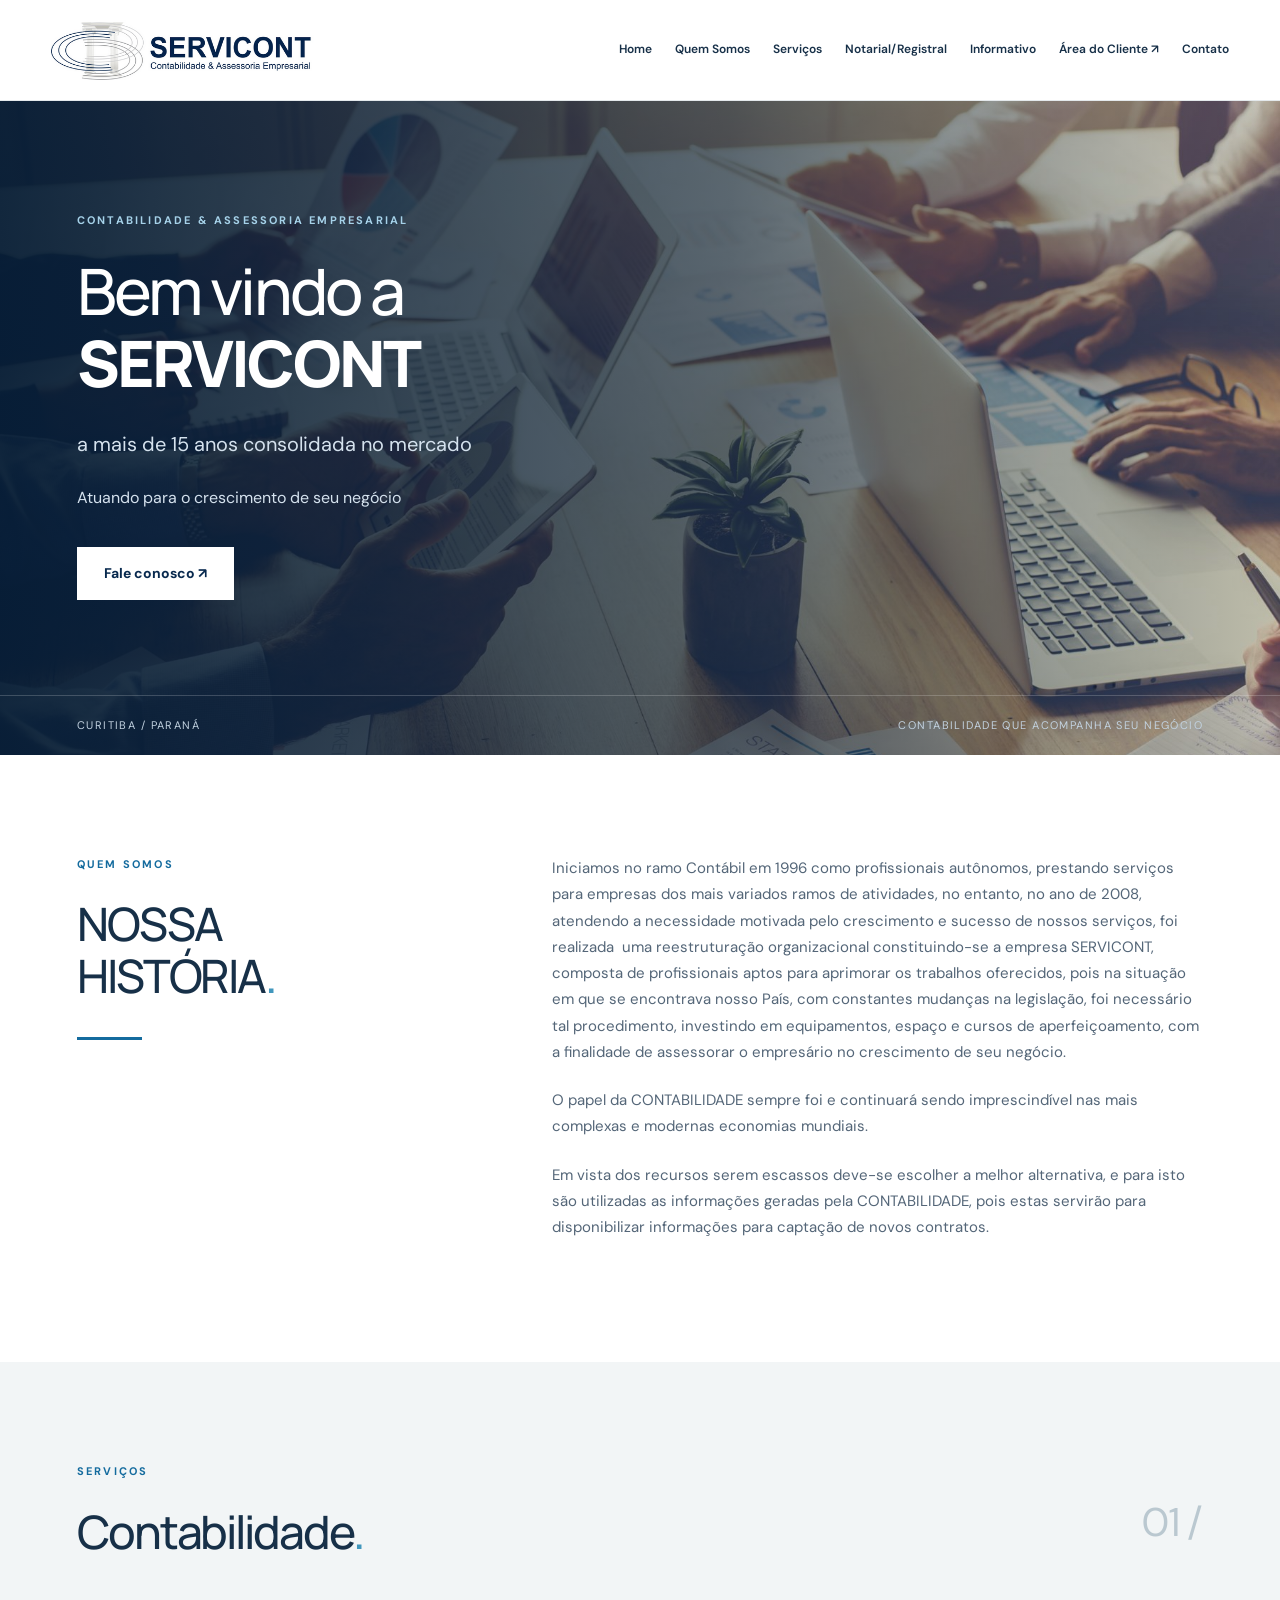
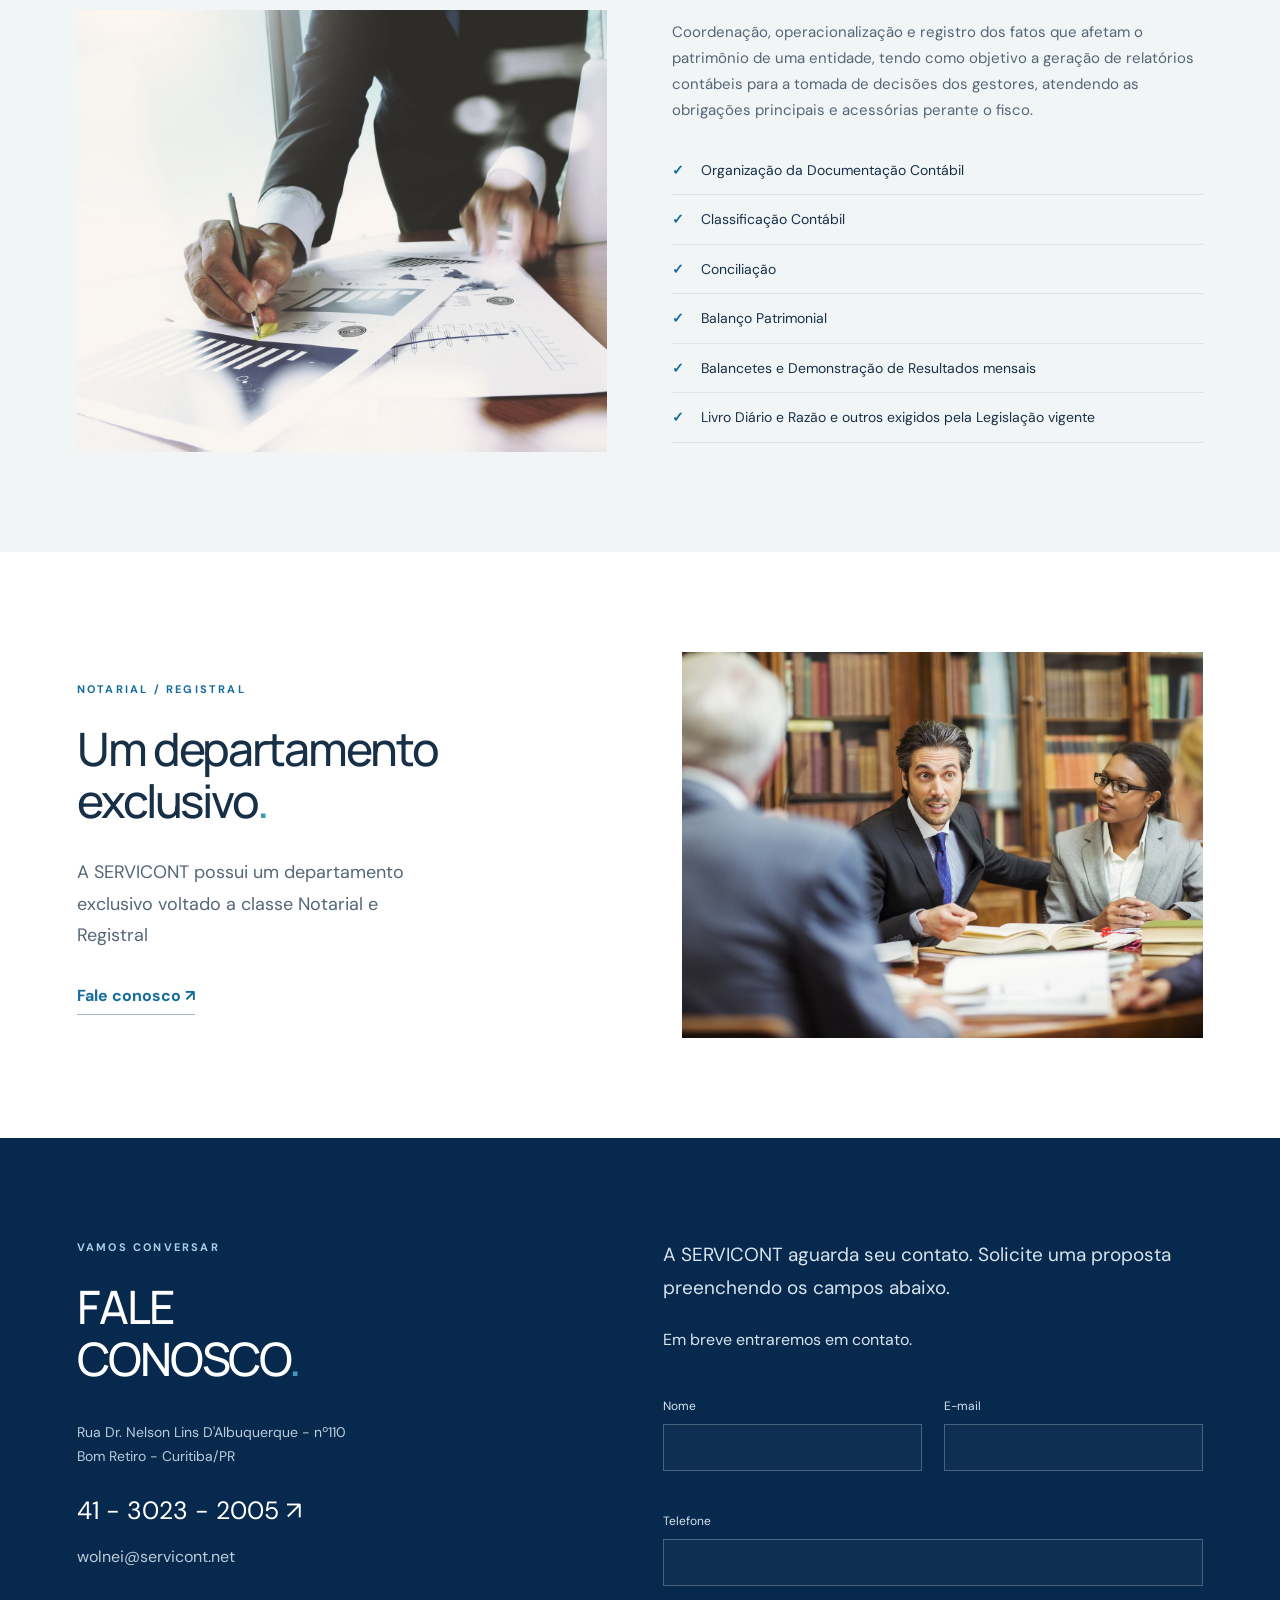
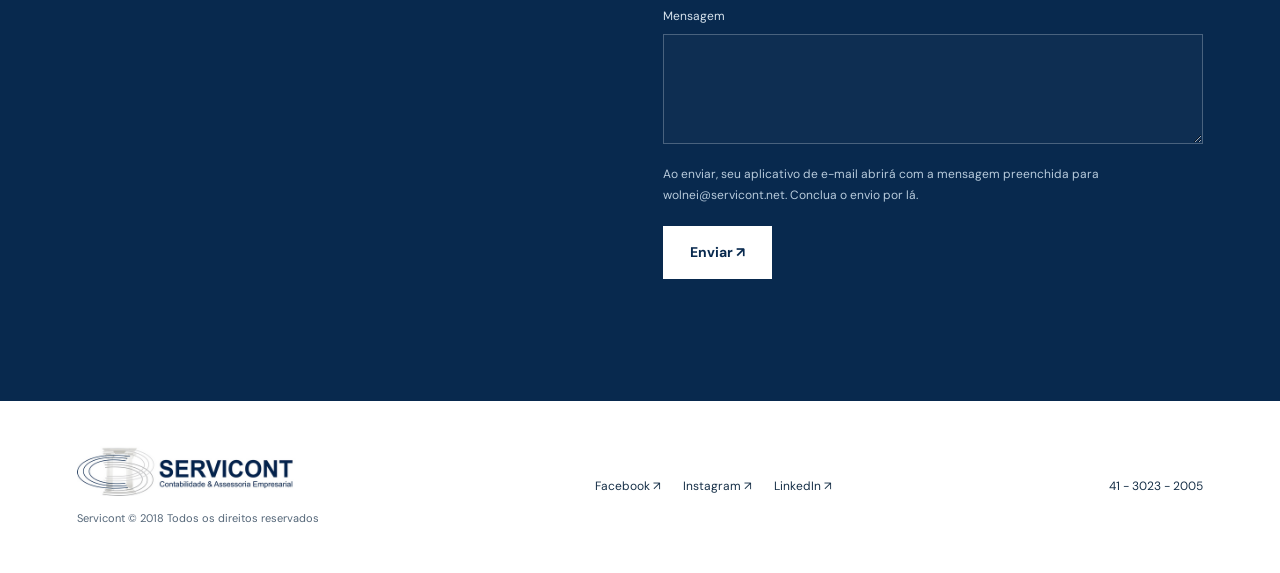
==== index.html @ 7d8953fd "Cria site responsivo da Servicont com conteúdo do Wix" ====
<!doctype html><html lang="pt-BR"><head><meta charset="utf-8"><meta name="viewport" content="width=device-width,initial-scale=1"><meta name="description" content="Servicont Contabilidade e Assessoria Empresarial em Curitiba. Atendimento contábil e à classe Notarial e Registral."><link rel="icon" href="assets/favicon.svg"><link rel="stylesheet" href="styles.css"><script src="script.js" defer></script><title>Contabilidade e Assessoria Empresarial | Servicont</title></head><body><a class="skip" href="#conteudo">Pular para o conteúdo</a><header><div class="header-inner"><a class="brand" href="index.html"><img src="assets/logo.png" width="500" height="114" alt="Servicont Contabilidade & Assessoria Empresarial"></a><button class="menu-toggle" aria-expanded="false" aria-controls="navigation" aria-label="Abrir menu">☰</button><nav id="navigation" aria-label="Menu principal"><a href="index.html#inicio">Home</a><a href="index.html#quem-somos">Quem Somos</a><a href="index.html#servicos">Serviços</a><a href="index.html#notarial">Notarial/Registral</a><a href="informativo.html">Informativo</a><a href="area-do-cliente.html">Área do Cliente ↗</a><a href="index.html#contato">Contato</a></nav></div></header><main id="conteudo"><section class="hero" id="inicio"><div class="container"><div class="hero-copy"><p class="eyebrow light">CONTABILIDADE & ASSESSORIA EMPRESARIAL</p><h1>Bem vindo a <strong>SERVICONT</strong></h1><p class="hero-sub">a mais de 15 anos consolidada no mercado</p><p class="hero-tagline">Atuando para o crescimento de seu negócio</p><a class="button" href="#contato">Fale conosco ↗</a></div></div><div class="hero-caption">Curitiba / Paraná <span>Contabilidade que acompanha seu negócio</span></div></section><section class="section" id="quem-somos"><div class="container history"><div><p class="eyebrow">QUEM SOMOS</p><h2>NOSSA<br>HISTÓRIA<span class="dot">.</span></h2><div class="rule"></div></div><div><p>Iniciamos no ramo Contábil em 1996 como profissionais autônomos, prestando serviços para empresas dos mais variados ramos de atividades, no entanto, no ano de 2008, atendendo a necessidade motivada pelo crescimento e sucesso de nossos serviços, foi realizada  uma reestruturação organizacional constituindo-se a empresa SERVICONT, composta de profissionais aptos para aprimorar os trabalhos oferecidos, pois na situação em que se encontrava nosso País, com constantes mudanças na legislação, foi necessário tal procedimento, investindo em equipamentos, espaço e cursos de aperfeiçoamento, com a finalidade de assessorar o empresário no crescimento de seu negócio.</p><p>O papel da CONTABILIDADE sempre foi e continuará sendo imprescindível nas mais complexas e modernas economias mundiais.</p><p>Em vista dos recursos serem escassos deve-se escolher a melhor alternativa, e para isto são utilizadas as informações geradas pela CONTABILIDADE, pois estas servirão para disponibilizar informações para captação de novos contratos.</p></div></div></section><section class="section services" id="servicos"><div class="container"><div class="section-heading"><div><p class="eyebrow">SERVIÇOS</p><h2>Contabilidade<span class="dot">.</span></h2></div><span class="section-number" aria-hidden="true">01 /</span></div><div class="service-grid"><img class="feature-image" src="assets/accounting.jpg" alt="Análise de informações e planejamento empresarial" width="1600" height="1067" loading="lazy"><div><p class="service-intro">Coordenação, operacionalização e registro dos fatos que afetam o patrimônio de uma entidade, tendo como objetivo a geração de relatórios contábeis para a tomada de decisões dos gestores, atendendo as obrigações principais e acessórias perante o fisco.</p><ul class="checklist"><li>Organização da Documentação Contábil</li><li>Classificação Contábil</li><li>Conciliação</li><li>Balanço Patrimonial</li><li>Balancetes e Demonstração de Resultados mensais</li><li>Livro Diário e Razão e outros exigidos pela Legislação vigente</li></ul></div></div></div></section><section class="section" id="notarial"><div class="container notarial"><div><p class="eyebrow">NOTARIAL / REGISTRAL</p><h2>Um departamento<br>exclusivo<span class="dot">.</span></h2><p class="notarial-text">A SERVICONT possui um departamento exclusivo voltado a classe Notarial e Registral​</p><a class="text-link" href="#contato">Fale conosco ↗</a></div><img class="feature-image" src="assets/notarial.jpg" alt="Atendimento especializado à classe Notarial e Registral" width="1600" height="1067" loading="lazy"></div></section><section class="contact section" id="contato"><div class="container contact-grid"><div><p class="eyebrow light">VAMOS CONVERSAR</p><h2>FALE<br>CONOSCO<span class="dot">.</span></h2><address>Rua Dr. Nelson Lins D'Albuquerque - nº110<br>Bom Retiro - Curitiba/PR</address><a class="phone" href="tel:+554130232005">41 - 3023 - 2005 ↗</a><a class="email" href="mailto:wolnei@servicont.net">wolnei@servicont.net</a></div><div><p class="contact-intro">A SERVICONT aguarda seu contato. Solicite uma proposta preenchendo os campos abaixo.</p><p>Em breve entraremos em contato.</p><form id="contact-form"><div class="form-row"><label>Nome<input name="nome" autocomplete="name" required maxlength="120"></label><label>E-mail<input name="email" type="email" autocomplete="email" required maxlength="200"></label></div><label>Telefone<input name="telefone" type="tel" autocomplete="tel" maxlength="30"></label><label>Mensagem<textarea name="mensagem" rows="4" required maxlength="5000"></textarea></label><p class="form-note">Ao enviar, seu aplicativo de e-mail abrirá com a mensagem preenchida para wolnei@servicont.net. Conclua o envio por lá.</p><button class="button" type="submit">Enviar ↗</button><p id="form-status" role="status"></p></form></div></div></section></main><footer><div class="container footer-inner"><div><img src="assets/logo.png" alt="Servicont" width="220" height="50"><p>Servicont © 2018 Todos os direitos reservados</p></div><div class="socials"><a href="https://www.facebook.com/Servicont-Contabilidade-Assessoria-Empresarial-944922122332289/" target="_blank" rel="noopener noreferrer">Facebook ↗</a><a href="https://www.instagram.com/servicont_contabilidade_/" target="_blank" rel="noopener noreferrer">Instagram ↗</a><a href="https://www.linkedin.com/in/servicont-contabilidade-8b4643157/" target="_blank" rel="noopener noreferrer">LinkedIn ↗</a></div><a href="tel:+554130232005">41 - 3023 - 2005</a></div></footer></body></html>
---- styles.css ----
@import url('https://fonts.googleapis.com/css2?family=DM+Sans:wght@400;500;600;700&family=Manrope:wght@400;500;600;700;800&display=swap');
:root{--navy:#08294e;--blue:#146b9e;--ink:#173048;--muted:#546678;--paper:#f2f5f6}*{box-sizing:border-box}html{scroll-behavior:smooth;scroll-padding-top:110px}body{margin:0;color:var(--ink);font-family:'DM Sans',Arial,sans-serif;line-height:1.75}a{color:inherit;text-decoration:none}button,input,textarea{font:inherit}button,a,input,textarea{-webkit-tap-highlight-color:transparent}a:focus-visible,button:focus-visible,input:focus-visible,textarea:focus-visible{outline:3px solid #59bde6;outline-offset:5px}img{max-width:100%;height:auto;display:block}.container{width:min(1180px,88%);margin:auto}header{position:sticky;top:0;background:#fff;z-index:20;border-bottom:1px solid #e4e9ec}.header-inner{max-width:1440px;margin:auto;min-height:100px;padding:20px 4%;display:flex;align-items:center;justify-content:space-between;gap:35px}.brand{width:265px;flex-shrink:0}nav{display:flex;align-items:center;gap:23px;font-size:12px;font-weight:600}nav a{padding:9px 0;border-bottom:2px solid transparent}nav a:hover{color:var(--blue);border-color:var(--blue)}.menu-toggle{display:none}.skip{position:fixed;left:12px;top:-100px;background:white;padding:10px;z-index:30}.skip:focus{top:10px}.hero{position:relative;background:linear-gradient(90deg,rgba(4,27,52,.94),rgba(4,27,52,.65) 57%,rgba(4,27,52,.18)),url('assets/hero.jpg') center/cover;color:white;padding:110px 0 0}.hero-copy{max-width:700px;padding-bottom:95px}.eyebrow{font-size:11px;font-weight:700;letter-spacing:.2em;color:var(--blue);margin:0 0 24px}.light{color:#a6d2e9}h1,h2{font-family:Manrope,Arial,sans-serif;line-height:1.13;letter-spacing:-.045em;margin:0 0 24px;font-weight:500}h1{font-size:clamp(42px,5vw,70px)}h1 strong{display:block;font-weight:800}h2{font-size:clamp(32px,3.6vw,48px)}p{margin:0 0 22px}.hero-sub{font-size:20px;color:#d5e2ee;margin-top:28px}.hero-tagline{font-size:16px;color:#d5e2ee;margin-bottom:35px}.button{display:inline-flex;align-items:center;justify-content:center;background:#fff;color:var(--navy);padding:14px 27px;min-height:52px;gap:30px;font-weight:700;font-size:14px;border:0;cursor:pointer;transition:background .2s,transform .2s}.button:hover{background:#d8eaf3;transform:translateY(-2px)}.hero-caption{border-top:1px solid #ffffff30;padding:20px 6%;font-size:11px;letter-spacing:.13em;text-transform:uppercase;display:flex;justify-content:space-between;color:#c2d2e0}.section{padding:100px 0;scroll-margin-top:0}.history{display:grid;grid-template-columns:.75fr 1.3fr;gap:100px}.history p{font-size:15px;color:var(--muted)}.history .eyebrow{color:var(--blue);font-size:11px}.dot{color:#4197bd}.rule{width:65px;height:3px;background:var(--blue);margin-top:35px}.services{background:var(--paper)}.section-heading{display:flex;justify-content:space-between;align-items:center;margin-bottom:28px}.section-number{color:#bac8d0;font-size:40px;font-weight:400}.service-grid{display:grid;grid-template-columns:1fr 1fr;gap:65px;align-items:center}.feature-image{width:100%;aspect-ratio:1.2;object-fit:cover}.service-intro{font-size:15px;color:var(--muted)}.checklist{list-style:none;padding:0;margin:20px 0 0}.checklist li{font-size:14px;border-bottom:1px solid #dce3e7;padding:12px 0 12px 29px;position:relative}.checklist li:before{content:'✓';position:absolute;left:0;color:var(--blue);font-weight:bold}.notarial{display:grid;grid-template-columns:1fr 1fr;gap:85px;align-items:center}.notarial .feature-image{aspect-ratio:1.35}.notarial-text{color:var(--muted);max-width:370px;font-size:18px;margin:30px 0}.text-link{font-weight:700;color:var(--blue);border-bottom:1px solid #a1bdcd;padding-bottom:8px}.contact{background:var(--navy);color:white}.contact-grid{display:grid;grid-template-columns:1fr 1.1fr;gap:95px}.contact address{font-style:normal;color:#bcccdb;font-size:14px;margin:35px 0 20px}.phone{font-size:25px;display:block}.email{color:#bcccdb;display:inline-block;margin-top:10px}.contact-intro{font-size:19px}.contact-grid>div>p:not(.eyebrow){color:#d7e3ed}.form-row{display:grid;grid-template-columns:1fr 1fr;gap:22px}label{display:block;font-size:12px;margin:20px 0;color:#d7e3ed}input,textarea{display:block;width:100%;margin-top:7px;color:white;border:1px solid #49627e;background:#ffffff06;border-radius:0;padding:12px;min-width:0}textarea{resize:vertical}.form-note{font-size:12px;color:#b8cbdc;margin:20px 0}#form-status{font-size:13px;margin-top:15px;color:#c3e5f7}.footer-inner{display:flex;justify-content:space-between;gap:30px;align-items:center;padding:45px 0;font-size:12px}.footer-inner p{color:var(--muted);margin:13px 0 0;font-size:11px}.socials{display:flex;gap:22px}.portal{min-height:65vh;padding:110px 0;background:var(--paper)}.portal h1{font-size:clamp(34px,5vw,64px);margin-bottom:40px}.dark{background:var(--navy);color:white}.dark:hover{background:var(--blue)}
@media(min-width:1600px){.hero{padding-top:145px}.hero-copy{padding-bottom:130px}}@media(max-width:1150px){nav{gap:14px;font-size:11px}.brand{width:220px}.header-inner{gap:20px}.history,.notarial,.contact-grid{gap:55px}.service-grid{gap:35px}}@media(max-width:900px){.header-inner{min-height:82px}.brand{width:235px}.menu-toggle{display:block;background:none;border:1px solid #d5dee4;color:var(--navy);font-size:25px;width:44px;height:44px;cursor:pointer}nav{display:none;position:absolute;top:100%;left:0;right:0;padding:15px 6% 25px;background:white;border-bottom:1px solid #dce3e7;box-shadow:0 12px 15px #08294e10;font-size:14px}nav.open{display:grid;gap:0}nav a{padding:10px}.hero{padding-top:80px}.section{padding:75px 0}.history{grid-template-columns:1fr;gap:28px}.history h2 br{display:none}.rule{display:none}.service-grid,.notarial,.contact-grid{grid-template-columns:1fr;gap:35px}.service-grid .feature-image{max-height:370px}.notarial .feature-image{max-height:360px}.notarial-text{max-width:600px}.contact-grid{gap:45px}.contact h2 br{display:none}.footer-inner{flex-wrap:wrap}.socials{flex-wrap:wrap}.hero-caption span{display:none}}@media(max-width:480px){.hero-copy{padding-bottom:65px}.hero-sub{font-size:17px}.hero-tagline{font-size:14px}.hero{background-position:60% center}.eyebrow{font-size:10px}.section{padding:55px 0}.form-row{grid-template-columns:1fr;gap:0}.form-row label:first-child{margin-bottom:0}.footer-inner{display:grid;gap:25px}.socials{gap:18px}.section-number{font-size:27px}.brand{width:210px}}
@media(prefers-reduced-motion:reduce){html{scroll-behavior:auto}*{transition:none!important}}
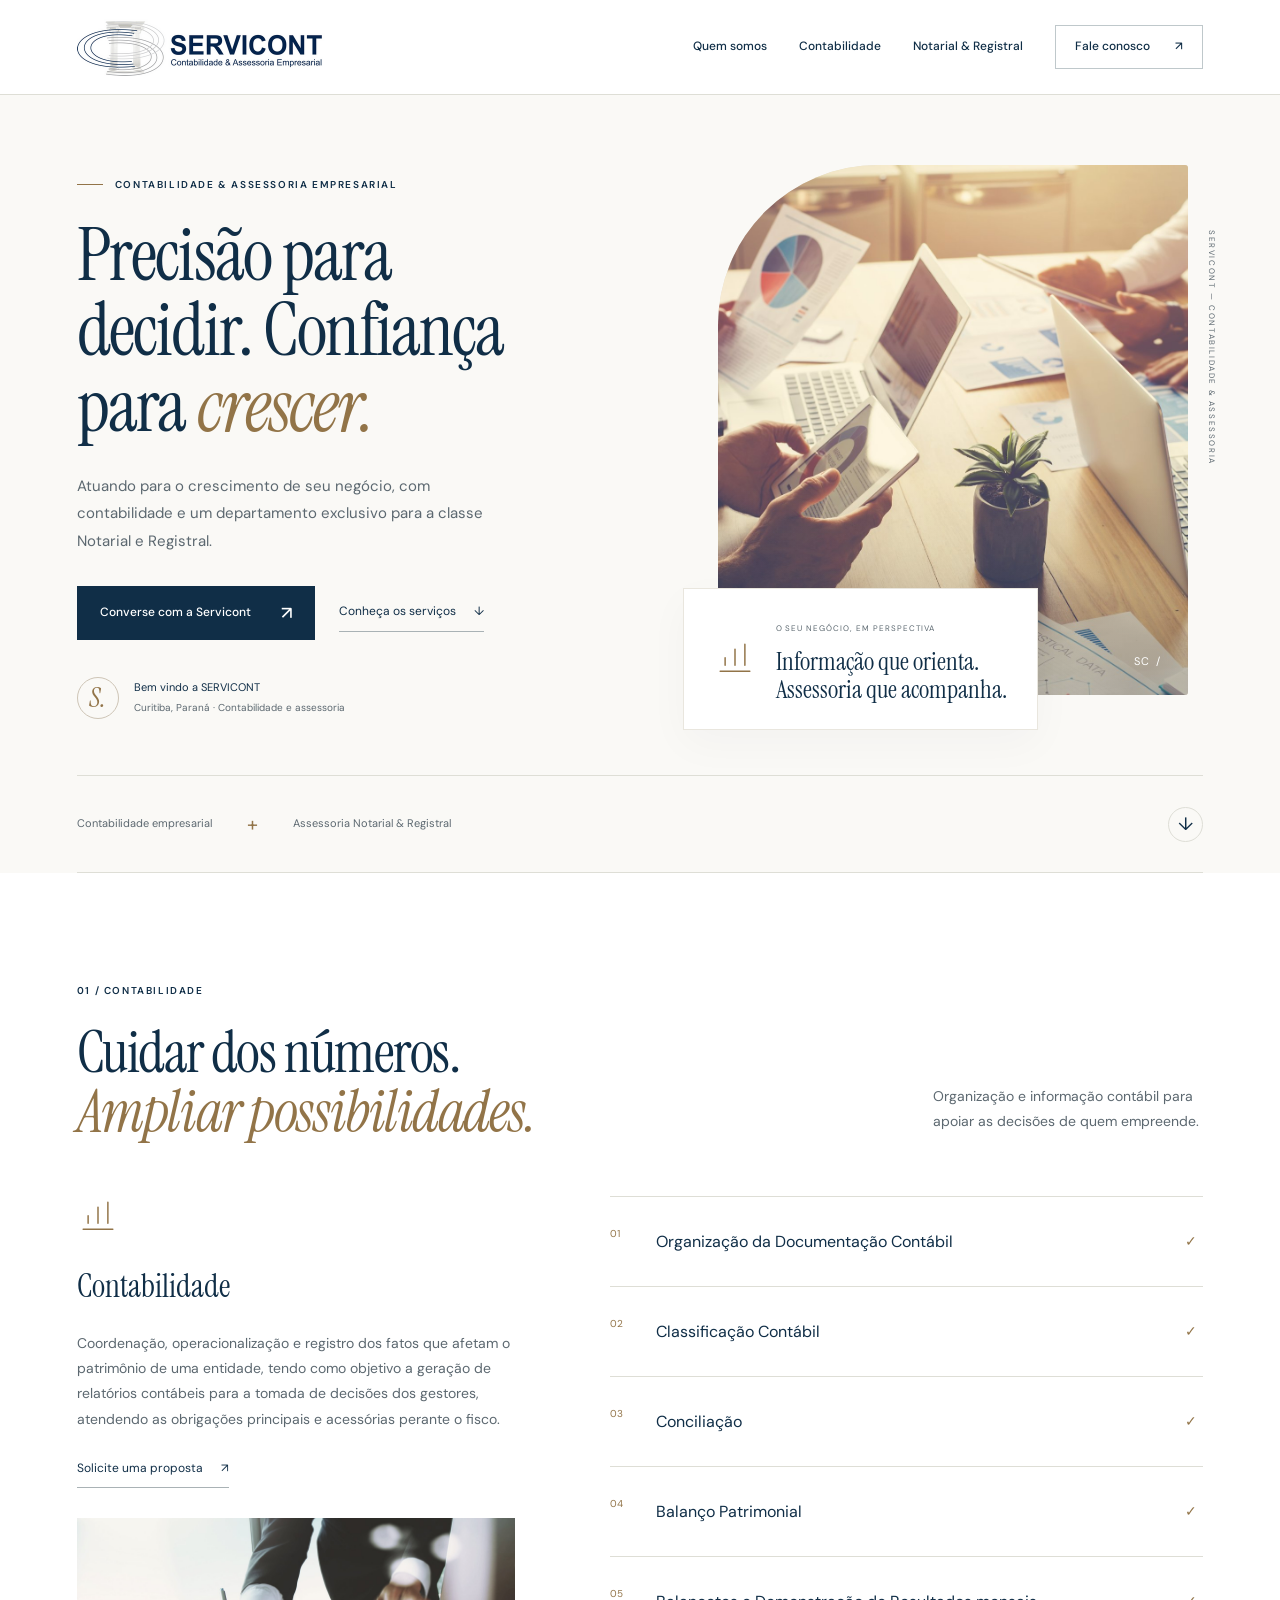
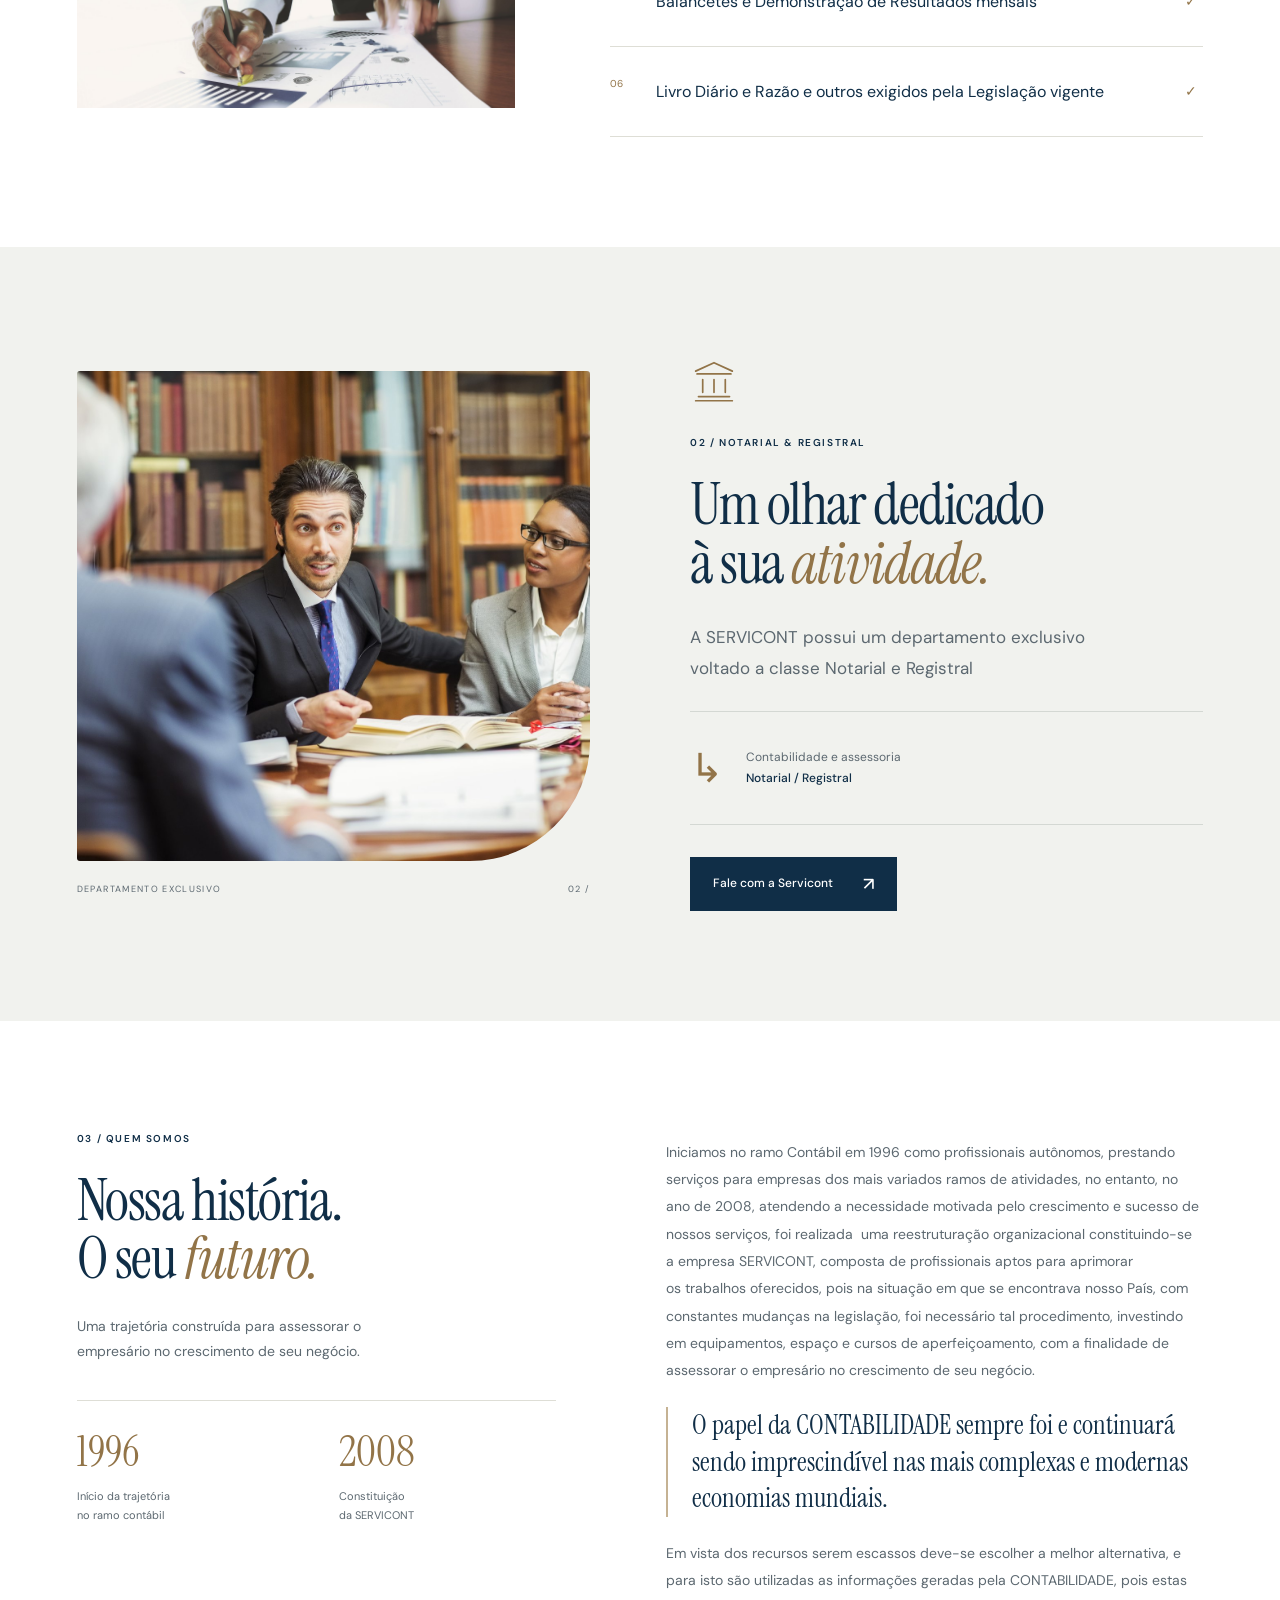
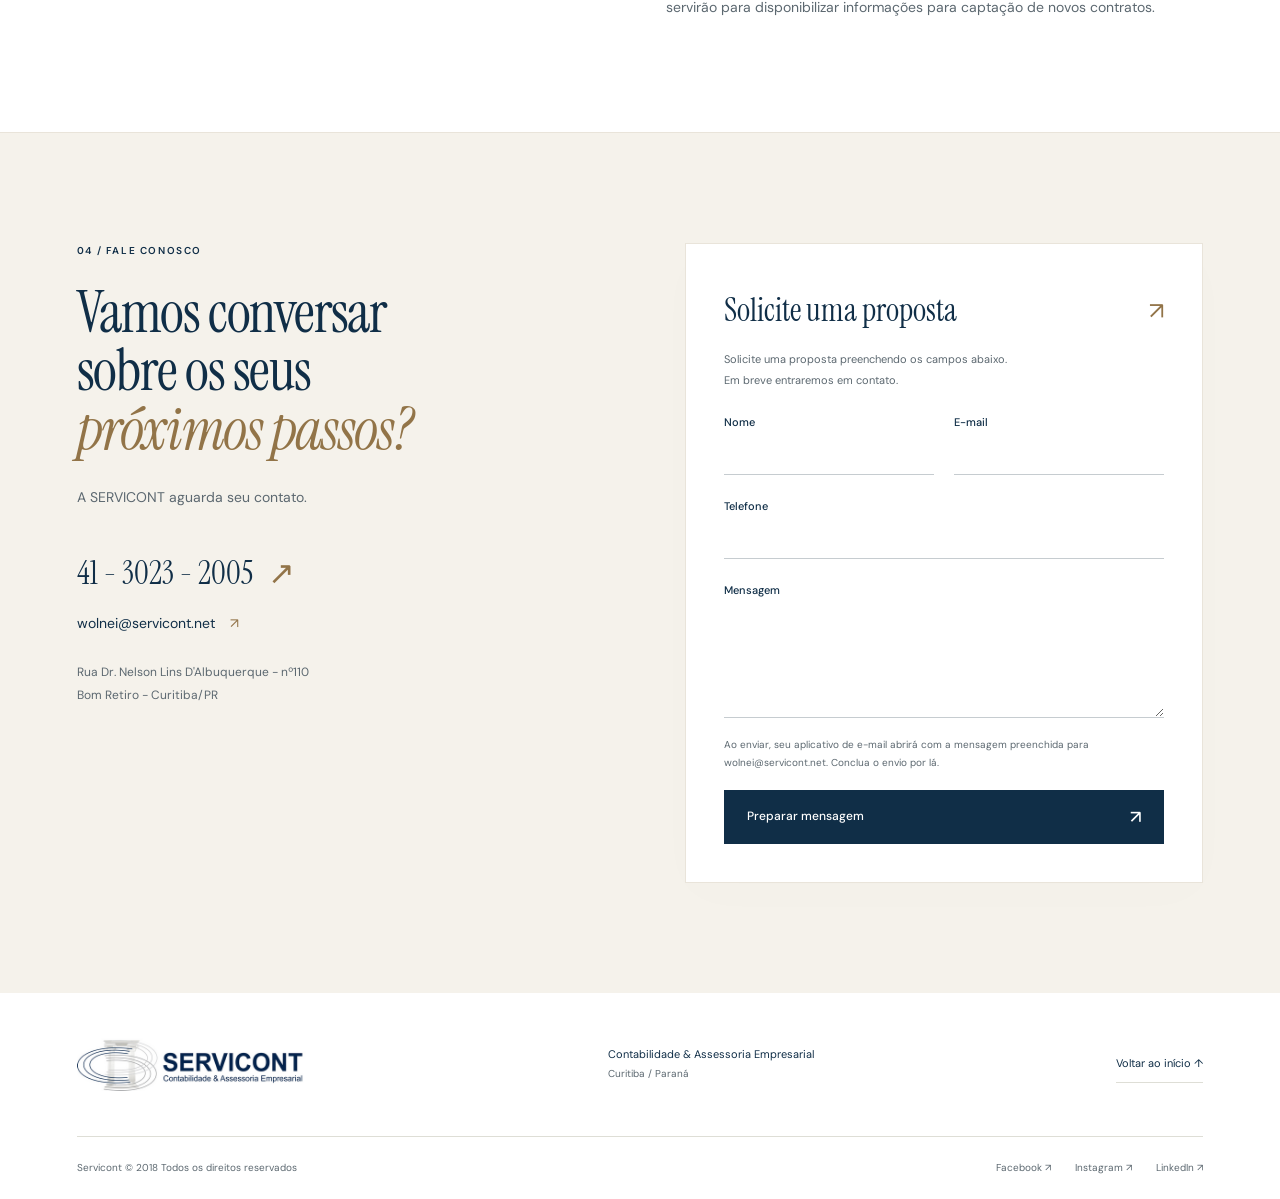
==== commit e5ed7b93: "Moderniza Servicont com tema claro e foco contábil e notarial" ====
--- a/index.html
+++ b/index.html
@@ -1 +1,91 @@
-<!doctype html><html lang="pt-BR"><head><meta charset="utf-8"><meta name="viewport" content="width=device-width,initial-scale=1"><meta name="description" content="Servicont Contabilidade e Assessoria Empresarial em Curitiba. Atendimento contábil e à classe Notarial e Registral."><link rel="icon" href="assets/favicon.svg"><link rel="stylesheet" href="styles.css"><script src="script.js" defer></script><title>Contabilidade e Assessoria Empresarial | Servicont</title></head><body><a class="skip" href="#conteudo">Pular para o conteúdo</a><header><div class="header-inner"><a class="brand" href="index.html"><img src="assets/logo.png" width="500" height="114" alt="Servicont Contabilidade & Assessoria Empresarial"></a><button class="menu-toggle" aria-expanded="false" aria-controls="navigation" aria-label="Abrir menu">☰</button><nav id="navigation" aria-label="Menu principal"><a href="index.html#inicio">Home</a><a href="index.html#quem-somos">Quem Somos</a><a href="index.html#servicos">Serviços</a><a href="index.html#notarial">Notarial/Registral</a><a href="informativo.html">Informativo</a><a href="area-do-cliente.html">Área do Cliente ↗</a><a href="index.html#contato">Contato</a></nav></div></header><main id="conteudo"><section class="hero" id="inicio"><div class="container"><div class="hero-copy"><p class="eyebrow light">CONTABILIDADE & ASSESSORIA EMPRESARIAL</p><h1>Bem vindo a <strong>SERVICONT</strong></h1><p class="hero-sub">a mais de 15 anos consolidada no mercado</p><p class="hero-tagline">Atuando para o crescimento de seu negócio</p><a class="button" href="#contato">Fale conosco ↗</a></div></div><div class="hero-caption">Curitiba / Paraná <span>Contabilidade que acompanha seu negócio</span></div></section><section class="section" id="quem-somos"><div class="container history"><div><p class="eyebrow">QUEM SOMOS</p><h2>NOSSA<br>HISTÓRIA<span class="dot">.</span></h2><div class="rule"></div></div><div><p>Iniciamos no ramo Contábil em 1996 como profissionais autônomos, prestando serviços para empresas dos mais variados ramos de atividades, no entanto, no ano de 2008, atendendo a necessidade motivada pelo crescimento e sucesso de nossos serviços, foi realizada  uma reestruturação organizacional constituindo-se a empresa SERVICONT, composta de profissionais aptos para aprimorar os trabalhos oferecidos, pois na situação em que se encontrava nosso País, com constantes mudanças na legislação, foi necessário tal procedimento, investindo em equipamentos, espaço e cursos de aperfeiçoamento, com a finalidade de assessorar o empresário no crescimento de seu negócio.</p><p>O papel da CONTABILIDADE sempre foi e continuará sendo imprescindível nas mais complexas e modernas economias mundiais.</p><p>Em vista dos recursos serem escassos deve-se escolher a melhor alternativa, e para isto são utilizadas as informações geradas pela CONTABILIDADE, pois estas servirão para disponibilizar informações para captação de novos contratos.</p></div></div></section><section class="section services" id="servicos"><div class="container"><div class="section-heading"><div><p class="eyebrow">SERVIÇOS</p><h2>Contabilidade<span class="dot">.</span></h2></div><span class="section-number" aria-hidden="true">01 /</span></div><div class="service-grid"><img class="feature-image" src="assets/accounting.jpg" alt="Análise de informações e planejamento empresarial" width="1600" height="1067" loading="lazy"><div><p class="service-intro">Coordenação, operacionalização e registro dos fatos que afetam o patrimônio de uma entidade, tendo como objetivo a geração de relatórios contábeis para a tomada de decisões dos gestores, atendendo as obrigações principais e acessórias perante o fisco.</p><ul class="checklist"><li>Organização da Documentação Contábil</li><li>Classificação Contábil</li><li>Conciliação</li><li>Balanço Patrimonial</li><li>Balancetes e Demonstração de Resultados mensais</li><li>Livro Diário e Razão e outros exigidos pela Legislação vigente</li></ul></div></div></div></section><section class="section" id="notarial"><div class="container notarial"><div><p class="eyebrow">NOTARIAL / REGISTRAL</p><h2>Um departamento<br>exclusivo<span class="dot">.</span></h2><p class="notarial-text">A SERVICONT possui um departamento exclusivo voltado a classe Notarial e Registral​</p><a class="text-link" href="#contato">Fale conosco ↗</a></div><img class="feature-image" src="assets/notarial.jpg" alt="Atendimento especializado à classe Notarial e Registral" width="1600" height="1067" loading="lazy"></div></section><section class="contact section" id="contato"><div class="container contact-grid"><div><p class="eyebrow light">VAMOS CONVERSAR</p><h2>FALE<br>CONOSCO<span class="dot">.</span></h2><address>Rua Dr. Nelson Lins D'Albuquerque - nº110<br>Bom Retiro - Curitiba/PR</address><a class="phone" href="tel:+554130232005">41 - 3023 - 2005 ↗</a><a class="email" href="mailto:wolnei@servicont.net">wolnei@servicont.net</a></div><div><p class="contact-intro">A SERVICONT aguarda seu contato. Solicite uma proposta preenchendo os campos abaixo.</p><p>Em breve entraremos em contato.</p><form id="contact-form"><div class="form-row"><label>Nome<input name="nome" autocomplete="name" required maxlength="120"></label><label>E-mail<input name="email" type="email" autocomplete="email" required maxlength="200"></label></div><label>Telefone<input name="telefone" type="tel" autocomplete="tel" maxlength="30"></label><label>Mensagem<textarea name="mensagem" rows="4" required maxlength="5000"></textarea></label><p class="form-note">Ao enviar, seu aplicativo de e-mail abrirá com a mensagem preenchida para wolnei@servicont.net. Conclua o envio por lá.</p><button class="button" type="submit">Enviar ↗</button><p id="form-status" role="status"></p></form></div></div></section></main><footer><div class="container footer-inner"><div><img src="assets/logo.png" alt="Servicont" width="220" height="50"><p>Servicont © 2018 Todos os direitos reservados</p></div><div class="socials"><a href="https://www.facebook.com/Servicont-Contabilidade-Assessoria-Empresarial-944922122332289/" target="_blank" rel="noopener noreferrer">Facebook ↗</a><a href="https://www.instagram.com/servicont_contabilidade_/" target="_blank" rel="noopener noreferrer">Instagram ↗</a><a href="https://www.linkedin.com/in/servicont-contabilidade-8b4643157/" target="_blank" rel="noopener noreferrer">LinkedIn ↗</a></div><a href="tel:+554130232005">41 - 3023 - 2005</a></div></footer></body></html>+<!doctype html>
+<html lang="pt-BR">
+<head>
+  <meta charset="utf-8">
+  <meta name="viewport" content="width=device-width,initial-scale=1">
+  <meta name="theme-color" content="#faf9f6">
+  <meta name="description" content="Servicont: contabilidade e assessoria empresarial em Curitiba, com departamento exclusivo para a classe Notarial e Registral. Conheça nossos serviços.">
+  <title>Servicont | Contabilidade e Assessoria Notarial</title>
+  <link rel="icon" href="assets/favicon.svg" type="image/svg+xml">
+  <link rel="preconnect" href="https://fonts.googleapis.com">
+  <link rel="preconnect" href="https://fonts.gstatic.com" crossorigin>
+  <link href="https://fonts.googleapis.com/css2?family=DM+Sans:wght@400;500;600;700&family=Instrument+Serif:ital@0;1&display=swap" rel="stylesheet">
+  <link rel="stylesheet" href="styles.css">
+  <script src="script.js" defer></script>
+</head>
+<body>
+<a class="skip" href="#conteudo">Pular para o conteúdo</a>
+<header class="site-header">
+  <div class="container header-inner">
+    <a class="brand" href="#inicio" aria-label="Servicont — início"><img src="assets/logo.png" width="500" height="114" alt="Servicont Contabilidade & Assessoria Empresarial"></a>
+    <button class="menu-toggle" aria-expanded="false" aria-controls="navigation" aria-label="Abrir menu"><span></span><span></span></button>
+    <nav id="navigation" aria-label="Menu principal">
+      <a href="#quem-somos">Quem somos</a>
+      <a href="#servicos">Contabilidade</a>
+      <a href="#notarial">Notarial & Registral</a>
+      <a class="nav-contact" href="#contato">Fale conosco <span aria-hidden="true">↗</span></a>
+    </nav>
+  </div>
+</header>
+<main id="conteudo">
+  <section class="hero" id="inicio" aria-labelledby="hero-title">
+    <div class="container hero-grid">
+      <div class="hero-copy">
+        <p class="eyebrow"><span class="eyebrow-line"></span> CONTABILIDADE & ASSESSORIA EMPRESARIAL</p>
+        <h1 id="hero-title">Precisão para<br>decidir. Confiança<br>para <em>crescer.</em></h1>
+        <p class="hero-description">Atuando para o crescimento de seu negócio, com contabilidade e um departamento exclusivo para a classe Notarial e Registral.</p>
+        <div class="hero-actions"><a class="button" href="#contato">Converse com a Servicont <span aria-hidden="true">↗</span></a><a class="text-link" href="#servicos">Conheça os serviços <span aria-hidden="true">↓</span></a></div>
+        <div class="hero-signature"><span class="signature-mark" aria-hidden="true">S.</span><p>Bem vindo a SERVICONT<br><span>Curitiba, Paraná · Contabilidade e assessoria</span></p></div>
+      </div>
+      <div class="hero-visual">
+        <div class="image-frame"><img src="assets/hero.jpg" alt="Análise de relatórios e planejamento de negócios" width="1800" height="1198" fetchpriority="high"><span class="image-corner" aria-hidden="true">SC /</span></div>
+        <div class="image-note"><span class="note-icon"><svg viewBox="0 0 34 34" fill="none" stroke="currentColor" stroke-width="1.2" stroke-linecap="round" stroke-linejoin="round" aria-hidden="true"><path d="M5 27h24M9 22v-6m8 6V9m8 13V5"/></svg></span><div><span class="small-label">O SEU NEGÓCIO, EM PERSPECTIVA</span><p>Informação que orienta.<br>Assessoria que acompanha.</p></div></div>
+        <span class="vertical-caption" aria-hidden="true">SERVICONT — CONTABILIDADE & ASSESSORIA</span>
+      </div>
+    </div>
+    <div class="container hero-bottom"><span>Contabilidade empresarial</span><span class="tiny-cross" aria-hidden="true">+</span><span>Assessoria Notarial & Registral</span><a href="#servicos" aria-label="Explorar serviços"><span aria-hidden="true">↓</span></a></div>
+  </section>
+
+  <section class="section services" id="servicos" aria-labelledby="services-title">
+    <div class="container">
+      <div class="section-heading"><div><p class="eyebrow">01 / CONTABILIDADE</p><h2 id="services-title">Cuidar dos números.<br><em>Ampliar possibilidades.</em></h2></div><p class="heading-aside">Organização e informação contábil para apoiar as decisões de quem empreende.</p></div>
+      <div class="service-layout">
+        <div class="service-overview"><span class="outline-icon"><svg viewBox="0 0 34 34" fill="none" stroke="currentColor" stroke-width="1.2" stroke-linecap="round" stroke-linejoin="round" aria-hidden="true"><path d="M5 27h24M9 22v-6m8 6V9m8 13V5"/></svg></span><h3>Contabilidade</h3><p>Coordenação, operacionalização e registro dos fatos que afetam o patrimônio de uma entidade, tendo como objetivo a geração de relatórios contábeis para a tomada de decisões dos gestores, atendendo as obrigações principais e acessórias perante o fisco.</p><a class="text-link" href="#contato">Solicite uma proposta <span aria-hidden="true">↗</span></a><img src="assets/accounting.jpg" alt="Informações contábeis e análise de negócios" width="1800" height="1200" loading="lazy"></div>
+        <ol class="service-list"><li><span class="service-number">01</span><h3>Organização da Documentação Contábil</h3><span class="service-check" aria-hidden="true">✓</span></li>
+<li><span class="service-number">02</span><h3>Classificação Contábil</h3><span class="service-check" aria-hidden="true">✓</span></li>
+<li><span class="service-number">03</span><h3>Conciliação</h3><span class="service-check" aria-hidden="true">✓</span></li>
+<li><span class="service-number">04</span><h3>Balanço Patrimonial</h3><span class="service-check" aria-hidden="true">✓</span></li>
+<li><span class="service-number">05</span><h3>Balancetes e Demonstração de Resultados mensais</h3><span class="service-check" aria-hidden="true">✓</span></li>
+<li><span class="service-number">06</span><h3>Livro Diário e Razão e outros exigidos pela Legislação vigente</h3><span class="service-check" aria-hidden="true">✓</span></li>
+</ol>
+      </div>
+    </div>
+  </section>
+
+  <section class="section notarial-section" id="notarial" aria-labelledby="notarial-title">
+    <div class="container notarial-grid">
+      <figure class="notarial-visual"><img src="assets/notarial.jpg" alt="Reunião de trabalho com livros e documentos" width="1800" height="1200" loading="lazy"><figcaption><span>DEPARTAMENTO EXCLUSIVO</span><span aria-hidden="true">02 /</span></figcaption></figure>
+      <div class="notarial-copy"><span class="outline-icon"><svg viewBox="0 0 34 34" fill="none" stroke="currentColor" stroke-width="1.2" stroke-linecap="round" stroke-linejoin="round" aria-hidden="true"><path d="m4 10 13-6 13 6M5 12h24M6 28h22M4 31h26M9 16v9m8-9v9m8-9v9"/></svg></span><p class="eyebrow">02 / NOTARIAL & REGISTRAL</p><h2 id="notarial-title">Um olhar dedicado<br>à sua <em>atividade.</em></h2><p class="notarial-text">A SERVICONT possui um departamento exclusivo voltado a classe Notarial e Registral​</p><div class="notarial-detail"><span aria-hidden="true">↳</span><p>Contabilidade e assessoria<br><strong>Notarial / Registral</strong></p></div><a class="button" href="#contato">Fale com a Servicont <span aria-hidden="true">↗</span></a></div>
+    </div>
+  </section>
+
+  <section class="section history-section" id="quem-somos" aria-labelledby="history-title">
+    <div class="container history-grid">
+      <div class="history-heading"><p class="eyebrow">03 / QUEM SOMOS</p><h2 id="history-title">Nossa história.<br>O seu <em>futuro.</em></h2><p class="history-lead">Uma trajetória construída para assessorar o empresário no crescimento de seu negócio.</p><div class="timeline"><div><span>1996</span><p>Início da trajetória<br>no ramo contábil</p></div><div><span>2008</span><p>Constituição<br>da SERVICONT</p></div></div></div>
+      <div class="history-copy"><p>Iniciamos no ramo Contábil em 1996 como profissionais autônomos, prestando serviços para empresas dos mais variados ramos de atividades, no entanto, no ano de 2008, atendendo a necessidade motivada pelo crescimento e sucesso de nossos serviços, foi realizada  uma reestruturação organizacional constituindo-se a empresa SERVICONT, composta de profissionais aptos para aprimorar os trabalhos oferecidos, pois na situação em que se encontrava nosso País, com constantes mudanças na legislação, foi necessário tal procedimento, investindo em equipamentos, espaço e cursos de aperfeiçoamento, com a finalidade de assessorar o empresário no crescimento de seu negócio.</p><p>O papel da CONTABILIDADE sempre foi e continuará sendo imprescindível nas mais complexas e modernas economias mundiais.</p><p>Em vista dos recursos serem escassos deve-se escolher a melhor alternativa, e para isto são utilizadas as informações geradas pela CONTABILIDADE, pois estas servirão para disponibilizar informações para captação de novos contratos.</p></div>
+    </div>
+  </section>
+
+  <section class="section contact" id="contato" aria-labelledby="contact-title">
+    <div class="container contact-grid">
+      <div class="contact-copy"><p class="eyebrow">04 / FALE CONOSCO</p><h2 id="contact-title">Vamos conversar<br>sobre os seus<br><em>próximos passos?</em></h2><p>A SERVICONT aguarda seu contato.</p><div class="contact-details"><a class="phone" href="tel:+554130232005">41 - 3023 - 2005 <span aria-hidden="true">↗</span></a><a class="email" href="mailto:wolnei@servicont.net">wolnei@servicont.net <span aria-hidden="true">↗</span></a><address>Rua Dr. Nelson Lins D'Albuquerque - nº110<br>Bom Retiro - Curitiba/PR</address></div></div>
+      <div class="form-panel"><div class="form-heading"><h3>Solicite uma proposta</h3><span aria-hidden="true">↗</span></div><p>Solicite uma proposta preenchendo os campos abaixo.<br>Em breve entraremos em contato.</p><form id="contact-form"><div class="form-row"><label>Nome<input name="nome" autocomplete="name" required maxlength="120"></label><label>E-mail<input name="email" type="email" autocomplete="email" required maxlength="200"></label></div><label>Telefone<input name="telefone" type="tel" autocomplete="tel" maxlength="30"></label><label>Mensagem<textarea name="mensagem" rows="4" required maxlength="5000"></textarea></label><p class="form-note">Ao enviar, seu aplicativo de e-mail abrirá com a mensagem preenchida para wolnei@servicont.net. Conclua o envio por lá.</p><button class="button" type="submit">Preparar mensagem <span aria-hidden="true">↗</span></button><p id="form-status" role="status"></p></form></div>
+    </div>
+  </section>
+</main>
+<footer>
+  <div class="container footer-main"><a class="brand" href="#inicio" aria-label="Voltar ao início"><img src="assets/logo.png" alt="Servicont" width="500" height="114" loading="lazy"></a><p>Contabilidade & Assessoria Empresarial<br><span>Curitiba / Paraná</span></p><a class="back-top" href="#inicio">Voltar ao início ↑</a></div>
+  <div class="container footer-bottom"><p>Servicont © 2018 Todos os direitos reservados</p><div class="socials"><a href="https://www.facebook.com/Servicont-Contabilidade-Assessoria-Empresarial-944922122332289/" target="_blank" rel="noopener noreferrer">Facebook ↗</a><a href="https://www.instagram.com/servicont_contabilidade_/" target="_blank" rel="noopener noreferrer">Instagram ↗</a><a href="https://www.linkedin.com/in/servicont-contabilidade-8b4643157/" target="_blank" rel="noopener noreferrer">LinkedIn ↗</a></div></div>
+</footer>
+</body>
+</html>
--- a/styles.css
+++ b/styles.css
@@ -1,4 +1,234 @@
-@import url('https://fonts.googleapis.com/css2?family=DM+Sans:wght@400;500;600;700&family=Manrope:wght@400;500;600;700;800&display=swap');
-:root{--navy:#08294e;--blue:#146b9e;--ink:#173048;--muted:#546678;--paper:#f2f5f6}*{box-sizing:border-box}html{scroll-behavior:smooth;scroll-padding-top:110px}body{margin:0;color:var(--ink);font-family:'DM Sans',Arial,sans-serif;line-height:1.75}a{color:inherit;text-decoration:none}button,input,textarea{font:inherit}button,a,input,textarea{-webkit-tap-highlight-color:transparent}a:focus-visible,button:focus-visible,input:focus-visible,textarea:focus-visible{outline:3px solid #59bde6;outline-offset:5px}img{max-width:100%;height:auto;display:block}.container{width:min(1180px,88%);margin:auto}header{position:sticky;top:0;background:#fff;z-index:20;border-bottom:1px solid #e4e9ec}.header-inner{max-width:1440px;margin:auto;min-height:100px;padding:20px 4%;display:flex;align-items:center;justify-content:space-between;gap:35px}.brand{width:265px;flex-shrink:0}nav{display:flex;align-items:center;gap:23px;font-size:12px;font-weight:600}nav a{padding:9px 0;border-bottom:2px solid transparent}nav a:hover{color:var(--blue);border-color:var(--blue)}.menu-toggle{display:none}.skip{position:fixed;left:12px;top:-100px;background:white;padding:10px;z-index:30}.skip:focus{top:10px}.hero{position:relative;background:linear-gradient(90deg,rgba(4,27,52,.94),rgba(4,27,52,.65) 57%,rgba(4,27,52,.18)),url('assets/hero.jpg') center/cover;color:white;padding:110px 0 0}.hero-copy{max-width:700px;padding-bottom:95px}.eyebrow{font-size:11px;font-weight:700;letter-spacing:.2em;color:var(--blue);margin:0 0 24px}.light{color:#a6d2e9}h1,h2{font-family:Manrope,Arial,sans-serif;line-height:1.13;letter-spacing:-.045em;margin:0 0 24px;font-weight:500}h1{font-size:clamp(42px,5vw,70px)}h1 strong{display:block;font-weight:800}h2{font-size:clamp(32px,3.6vw,48px)}p{margin:0 0 22px}.hero-sub{font-size:20px;color:#d5e2ee;margin-top:28px}.hero-tagline{font-size:16px;color:#d5e2ee;margin-bottom:35px}.button{display:inline-flex;align-items:center;justify-content:center;background:#fff;color:var(--navy);padding:14px 27px;min-height:52px;gap:30px;font-weight:700;font-size:14px;border:0;cursor:pointer;transition:background .2s,transform .2s}.button:hover{background:#d8eaf3;transform:translateY(-2px)}.hero-caption{border-top:1px solid #ffffff30;padding:20px 6%;font-size:11px;letter-spacing:.13em;text-transform:uppercase;display:flex;justify-content:space-between;color:#c2d2e0}.section{padding:100px 0;scroll-margin-top:0}.history{display:grid;grid-template-columns:.75fr 1.3fr;gap:100px}.history p{font-size:15px;color:var(--muted)}.history .eyebrow{color:var(--blue);font-size:11px}.dot{color:#4197bd}.rule{width:65px;height:3px;background:var(--blue);margin-top:35px}.services{background:var(--paper)}.section-heading{display:flex;justify-content:space-between;align-items:center;margin-bottom:28px}.section-number{color:#bac8d0;font-size:40px;font-weight:400}.service-grid{display:grid;grid-template-columns:1fr 1fr;gap:65px;align-items:center}.feature-image{width:100%;aspect-ratio:1.2;object-fit:cover}.service-intro{font-size:15px;color:var(--muted)}.checklist{list-style:none;padding:0;margin:20px 0 0}.checklist li{font-size:14px;border-bottom:1px solid #dce3e7;padding:12px 0 12px 29px;position:relative}.checklist li:before{content:'✓';position:absolute;left:0;color:var(--blue);font-weight:bold}.notarial{display:grid;grid-template-columns:1fr 1fr;gap:85px;align-items:center}.notarial .feature-image{aspect-ratio:1.35}.notarial-text{color:var(--muted);max-width:370px;font-size:18px;margin:30px 0}.text-link{font-weight:700;color:var(--blue);border-bottom:1px solid #a1bdcd;padding-bottom:8px}.contact{background:var(--navy);color:white}.contact-grid{display:grid;grid-template-columns:1fr 1.1fr;gap:95px}.contact address{font-style:normal;color:#bcccdb;font-size:14px;margin:35px 0 20px}.phone{font-size:25px;display:block}.email{color:#bcccdb;display:inline-block;margin-top:10px}.contact-intro{font-size:19px}.contact-grid>div>p:not(.eyebrow){color:#d7e3ed}.form-row{display:grid;grid-template-columns:1fr 1fr;gap:22px}label{display:block;font-size:12px;margin:20px 0;color:#d7e3ed}input,textarea{display:block;width:100%;margin-top:7px;color:white;border:1px solid #49627e;background:#ffffff06;border-radius:0;padding:12px;min-width:0}textarea{resize:vertical}.form-note{font-size:12px;color:#b8cbdc;margin:20px 0}#form-status{font-size:13px;margin-top:15px;color:#c3e5f7}.footer-inner{display:flex;justify-content:space-between;gap:30px;align-items:center;padding:45px 0;font-size:12px}.footer-inner p{color:var(--muted);margin:13px 0 0;font-size:11px}.socials{display:flex;gap:22px}.portal{min-height:65vh;padding:110px 0;background:var(--paper)}.portal h1{font-size:clamp(34px,5vw,64px);margin-bottom:40px}.dark{background:var(--navy);color:white}.dark:hover{background:var(--blue)}
-@media(min-width:1600px){.hero{padding-top:145px}.hero-copy{padding-bottom:130px}}@media(max-width:1150px){nav{gap:14px;font-size:11px}.brand{width:220px}.header-inner{gap:20px}.history,.notarial,.contact-grid{gap:55px}.service-grid{gap:35px}}@media(max-width:900px){.header-inner{min-height:82px}.brand{width:235px}.menu-toggle{display:block;background:none;border:1px solid #d5dee4;color:var(--navy);font-size:25px;width:44px;height:44px;cursor:pointer}nav{display:none;position:absolute;top:100%;left:0;right:0;padding:15px 6% 25px;background:white;border-bottom:1px solid #dce3e7;box-shadow:0 12px 15px #08294e10;font-size:14px}nav.open{display:grid;gap:0}nav a{padding:10px}.hero{padding-top:80px}.section{padding:75px 0}.history{grid-template-columns:1fr;gap:28px}.history h2 br{display:none}.rule{display:none}.service-grid,.notarial,.contact-grid{grid-template-columns:1fr;gap:35px}.service-grid .feature-image{max-height:370px}.notarial .feature-image{max-height:360px}.notarial-text{max-width:600px}.contact-grid{gap:45px}.contact h2 br{display:none}.footer-inner{flex-wrap:wrap}.socials{flex-wrap:wrap}.hero-caption span{display:none}}@media(max-width:480px){.hero-copy{padding-bottom:65px}.hero-sub{font-size:17px}.hero-tagline{font-size:14px}.hero{background-position:60% center}.eyebrow{font-size:10px}.section{padding:55px 0}.form-row{grid-template-columns:1fr;gap:0}.form-row label:first-child{margin-bottom:0}.footer-inner{display:grid;gap:25px}.socials{gap:18px}.section-number{font-size:27px}.brand{width:210px}}
-@media(prefers-reduced-motion:reduce){html{scroll-behavior:auto}*{transition:none!important}}
+:root {
+  color-scheme: light;
+  --paper: #faf9f6;
+  --white: #fff;
+  --navy: #102e47;
+  --muted: #5c6870;
+  --gold: #927448;
+  --line: #deded6;
+  --serif: 'Instrument Serif', Georgia, serif;
+  --sans: 'DM Sans', Arial, sans-serif;
+}
+* { box-sizing: border-box; }
+html { scroll-behavior: smooth; scroll-padding-top: 100px; }
+body { margin: 0; color: var(--navy); background: var(--paper); font: 15px/1.8 var(--sans); -webkit-font-smoothing: antialiased; }
+a { color: inherit; text-decoration: none; }
+button, input, textarea { font: inherit; }
+button, a { -webkit-tap-highlight-color: transparent; }
+a:focus-visible, button:focus-visible, input:focus-visible, textarea:focus-visible { outline: 2px solid var(--gold); outline-offset: 5px; }
+img { display: block; max-width: 100%; height: auto; }
+svg { display: block; width: 100%; height: 100%; }
+p, figure { margin: 0; }
+h1, h2, h3 { margin: 0; font-weight: 400; }
+h1, h2 { font-family: var(--serif); line-height: 1.02; letter-spacing: -.025em; }
+h1 { font-size: clamp(60px, 5.8vw, 88px); }
+h2 { font-size: clamp(46px, 4.5vw, 66px); }
+em { color: var(--gold); font-weight: 400; }
+.container { width: min(1240px, 88%); margin-inline: auto; }
+.skip { position: fixed; top: -100px; left: 20px; z-index: 50; background: white; padding: 12px 20px; }
+.skip:focus { top: 12px; }
+.site-header { position: sticky; top: 0; z-index: 20; background: #ffffffed; backdrop-filter: blur(16px); border-bottom: 1px solid var(--line); }
+.header-inner { min-height: 94px; display: flex; justify-content: space-between; align-items: center; gap: 35px; }
+.brand { display: block; width: 250px; flex-shrink: 0; }
+nav { display: flex; gap: 32px; align-items: center; font-size: 12px; font-weight: 500; }
+nav a { transition: color .2s; }
+nav a:hover { color: var(--gold); }
+.nav-contact { border: 1px solid #bfc8cb; padding: 10px 19px; display: flex; gap: 25px; align-items: center; }
+.nav-contact:hover { border-color: var(--gold); }
+.menu-toggle { display: none; }
+.eyebrow { display: flex; gap: 12px; align-items: center; font-size: 10px; font-weight: 600; letter-spacing: .16em; line-height: 1.6; margin-bottom: 25px; }
+.eyebrow-line { display: inline-block; width: 26px; height: 1px; background: var(--gold); flex-shrink: 0; }
+.hero { padding-top: 70px; }
+.hero-grid { display: grid; grid-template-columns: 1.12fr 1fr; gap: 65px; align-items: center; }
+.hero-copy { padding: 10px 0 20px; }
+.hero-description { max-width: 415px; color: var(--muted); font-size: 15px; line-height: 1.85; margin-top: 28px; }
+.hero-actions { display: flex; gap: 24px; align-items: center; flex-wrap: wrap; margin-top: 30px; }
+.button { display: inline-flex; align-items: center; justify-content: space-between; gap: 30px; background: var(--navy); color: white; min-height: 53px; padding: 15px 22px; font-size: 12px; font-weight: 500; border: 1px solid var(--navy); cursor: pointer; transition: background .2s, border-color .2s; }
+.button:hover { background: #264a63; border-color: #264a63; }
+.button span { font-size: 18px; line-height: 1; }
+.text-link { display: inline-flex; align-items: center; gap: 18px; font-size: 12px; padding-block: 8px; border-bottom: 1px solid #a9b2b5; }
+.text-link:hover { color: var(--gold); border-color: var(--gold); }
+.hero-signature { display: flex; align-items: center; gap: 15px; margin-top: 37px; }
+.signature-mark { width: 42px; height: 42px; border: 1px solid #cec5b6; border-radius: 50%; font: italic 27px/40px var(--serif); color: var(--gold); text-align: center; }
+.hero-signature p { font-size: 11px; line-height: 1.8; }
+.hero-signature p span { color: var(--muted); font-size: 10px; }
+.hero-visual { position: relative; padding: 0 15px 45px 0; margin-left: 15px; }
+.image-frame { position: relative; height: 530px; border-radius: 160px 3px 3px 3px; overflow: hidden; background: #e6dfd0; }
+.image-frame img { width: 100%; height: 100%; object-fit: cover; object-position: 52% center; }
+.image-frame::after { content: ''; position: absolute; inset: 0; background: linear-gradient(0deg,#102e4730,transparent 40%); pointer-events: none; }
+.image-corner { position: absolute; bottom: 23px; right: 27px; color: white; font-size: 11px; letter-spacing: .15em; z-index: 1; }
+.image-note { display: flex; align-items: center; gap: 20px; position: absolute; bottom: 10px; left: -35px; background: white; padding: 24px 30px; border: 1px solid #e9e6de; box-shadow: 0 14px 40px #102e4708; }
+.note-icon { width: 42px; height: 42px; color: var(--gold); flex-shrink: 0; }
+.small-label { font-size: 8px; letter-spacing: .12em; color: var(--muted); }
+.image-note p { font-family: var(--serif); font-size: 25px; line-height: 1.15; margin-top: 8px; }
+.vertical-caption { position: absolute; right: -16px; top: 65px; writing-mode: vertical-rl; font-size: 8px; letter-spacing: .2em; color: var(--muted); }
+.hero-bottom { display: flex; align-items: center; gap: 35px; padding: 30px 0; margin-top: 35px; border-top: 1px solid var(--line); border-bottom: 1px solid var(--line); font-size: 11px; color: var(--muted); }
+.hero-bottom a { margin-left: auto; display: grid; place-items: center; width: 35px; height: 35px; border: 1px solid var(--line); border-radius: 50%; font-size: 18px; color: var(--navy); }
+.tiny-cross { color: var(--gold); font-size: 20px; }
+.section { padding: 110px 0; }
+.services { background: var(--white); margin-top: 0; }
+.section-heading { display: flex; align-items: end; justify-content: space-between; gap: 60px; margin-bottom: 55px; }
+.heading-aside { color: var(--muted); max-width: 270px; font-size: 14px; padding-bottom: 7px; }
+.service-layout { display: grid; grid-template-columns: .85fr 1.15fr; gap: 95px; }
+.outline-icon { display: block; width: 42px; height: 42px; color: var(--gold); margin-bottom: 20px; }
+.service-overview h3 { font-family: var(--serif); font-size: 32px; margin-bottom: 15px; }
+.service-overview p { font-size: 14px; color: var(--muted); margin-bottom: 18px; }
+.service-overview img { margin-top: 30px; width: 100%; height: 190px; object-fit: cover; object-position: center; }
+.service-list { list-style: none; margin: 0; padding: 0; border-top: 1px solid var(--line); }
+.service-list li { display: grid; grid-template-columns: 26px 1fr 18px; gap: 20px; align-items: center; min-height: 90px; padding: 23px 0; border-bottom: 1px solid var(--line); }
+.service-number { color: var(--gold); font-size: 10px; align-self: start; padding-top: 5px; }
+.service-list h3 { font-size: 16px; line-height: 1.55; }
+.service-check { color: var(--gold); font-size: 14px; }
+.notarial-section { background: #f1f2ee; position: relative; }
+.notarial-grid { display: grid; grid-template-columns: 1fr 1fr; gap: 100px; align-items: center; }
+.notarial-visual img { width: 100%; height: 490px; object-fit: cover; object-position: 52%; border-radius: 3px 3px 120px 3px; }
+.notarial-visual figcaption { display: flex; justify-content: space-between; font-size: 9px; letter-spacing: .15em; margin-top: 20px; color: var(--muted); }
+.notarial-copy .outline-icon { margin-bottom: 30px; width: 48px; height: 48px; }
+.notarial-text { color: var(--muted); font-size: 17px; margin-top: 28px; max-width: 395px; }
+.notarial-detail { display: flex; align-items: center; gap: 22px; margin: 28px 0 32px; padding: 20px 0; border-block: 1px solid #d4d8d3; }
+.notarial-detail>span { font-family: var(--serif); color: var(--gold); font-size: 40px; }
+.notarial-detail p { font-size: 12px; line-height: 1.8; color: var(--muted); }
+.notarial-detail strong { color: var(--navy); font-weight: 500; }
+.history-section { background: var(--white); }
+.history-grid { display: grid; grid-template-columns: 1fr 1.12fr; gap: 110px; }
+.history-lead { color: var(--muted); max-width: 330px; font-size: 14px; margin-top: 25px; }
+.timeline { display: flex; gap: 45px; border-top: 1px solid var(--line); padding-top: 25px; margin-top: 35px; }
+.timeline div { flex: 1; }
+.timeline span { font: 43px/1.2 var(--serif); color: var(--gold); }
+.timeline p { margin-top: 10px; font-size: 11px; line-height: 1.7; color: var(--muted); }
+.history-copy { color: var(--muted); font-size: 14px; line-height: 1.95; padding-top: 8px; }
+.history-copy p+p { margin-top: 23px; }
+.history-copy p:nth-child(2) { font-family: var(--serif); color: var(--navy); font-size: 27px; line-height: 1.35; padding-left: 24px; border-left: 2px solid #c5b293; }
+.contact { background: #f5f2eb; border-top: 1px solid #e9e4da; }
+.contact-grid { display: grid; grid-template-columns: 1fr 1fr; gap: 90px; }
+.contact-copy>p:not(.eyebrow) { margin-top: 25px; color: var(--muted); font-size: 14px; }
+.contact-details { margin-top: 35px; }
+.phone, .email { display: flex; align-items: center; justify-content: space-between; gap: 15px; width: fit-content; }
+.phone { font-family: var(--serif); font-size: 32px; }
+.phone span, .email span { color: var(--gold); }
+.email { font-size: 14px; margin-top: 8px; }
+.contact-details a:hover { color: var(--gold); }
+address { font-style: normal; font-size: 12px; line-height: 1.9; margin-top: 25px; color: var(--muted); }
+.form-panel { background: white; border: 1px solid #e9e4da; padding: 38px; box-shadow: 0 12px 50px #102e4703; }
+.form-heading { display: flex; justify-content: space-between; align-items: center; gap: 15px; }
+.form-heading h3 { font-family: var(--serif); font-size: 32px; }
+.form-heading>span { font-size: 24px; color: var(--gold); }
+.form-panel>p { color: var(--muted); font-size: 11px; line-height: 1.9; margin-top: 10px; }
+.form-row { display: grid; grid-template-columns: 1fr 1fr; gap: 20px; }
+label { display: block; font-size: 11px; font-weight: 500; margin-top: 22px; }
+input, textarea { border: 0; border-bottom: 1px solid #c6ccd0; border-radius: 0; padding: 8px 0; display: block; width: 100%; background: white; color: var(--navy); min-width: 0; font-size: 14px; }
+textarea { resize: vertical; min-height: 85px; }
+.form-note { color: var(--muted); font-size: 10px; line-height: 1.8; margin: 18px 0; }
+form .button { width: 100%; }
+#form-status { font-size: 11px; color: var(--navy); line-height: 1.8; }
+#form-status:not(:empty) { margin-top: 16px; padding: 12px; background: #f3f5f3; }
+footer { background: white; }
+.footer-main { display: flex; justify-content: space-between; align-items: center; gap: 35px; padding-block: 45px; }
+.footer-main .brand { width: 230px; }
+.footer-main p { font-size: 11px; }
+.footer-main p span { color: var(--muted); font-size: 10px; }
+.back-top { font-size: 11px; border-bottom: 1px solid var(--line); padding-block: 8px; }
+.footer-bottom { display: flex; justify-content: space-between; align-items: center; gap: 25px; padding: 22px 0; border-top: 1px solid var(--line); font-size: 10px; color: var(--muted); }
+.socials { display: flex; gap: 24px; }
+.socials a:hover { color: var(--gold); }
+@media (min-width:1600px) { .hero { padding-top: 95px; } .hero-grid { gap: 90px; } .image-frame { height: 570px; } }
+@media (max-width:1100px) { .container { width: 90%; } nav { gap: 20px; } .brand { width: 220px; } .hero-grid { gap: 35px; } h1 { font-size: 65px; } .hero-actions { gap: 12px 20px; } .image-frame { height: 500px; } .image-note { left: -20px; padding: 20px; } .small-label { font-size: 7px; } .image-note p { font-size: 22px; } .service-layout { gap: 55px; } .notarial-grid, .history-grid, .contact-grid { gap: 55px; } .form-panel { padding: 28px; } }
+@media (max-width:850px) {
+  html { scroll-padding-top: 82px; }
+  .header-inner { min-height: 80px; }
+  .menu-toggle { display: flex; flex-direction: column; justify-content: center; align-items: center; gap: 6px; width: 44px; height: 44px; background: none; border: 1px solid var(--line); cursor: pointer; }
+  .menu-toggle span { display: block; width: 19px; height: 1px; background: var(--navy); transition: transform .2s; }
+  .menu-toggle[aria-expanded="true"] span:first-child { transform: translateY(3.5px) rotate(45deg); }
+  .menu-toggle[aria-expanded="true"] span:last-child { transform: translateY(-3.5px) rotate(-45deg); }
+  nav { display: none; position: absolute; top: 100%; left: 0; right: 0; padding: 18px 5% 25px; background: white; border-bottom: 1px solid var(--line); font-size: 14px; box-shadow: 0 15px 20px #102e4705; }
+  nav.open { display: flex; flex-direction: column; align-items: stretch; gap: 0; }
+  nav>a { padding: 13px 0; }
+  nav .nav-contact { margin-top: 10px; padding: 10px 15px; }
+  .hero { padding-top: 48px; }
+  .hero-grid { grid-template-columns: 1fr 1fr; gap: 25px; }
+  h1 { font-size: clamp(47px,7.5vw,62px); }
+  .eyebrow { font-size: 8px; gap: 8px; }
+  .eyebrow-line { width: 18px; }
+  .hero-description { font-size: 13px; }
+  .hero-signature { margin-top: 25px; }
+  .hero-signature p { font-size: 10px; }
+  .hero-signature p span { font-size: 8px; }
+  .hero-visual { margin-left: 0; }
+  .image-frame { height: 470px; border-top-left-radius: 110px; }
+  .image-note { gap: 12px; padding: 16px; left: -15px; right: 10px; }
+  .note-icon { width: 30px; height: 30px; }
+  .image-note p { font-size: 20px; }
+  .small-label { font-size: 6px; }
+  .hero-bottom { font-size: 10px; gap: 22px; }
+  .section { padding-block: 75px; }
+  .section-heading { gap: 30px; }
+  h2 { font-size: 48px; }
+  .heading-aside { max-width: 220px; font-size: 12px; }
+  .service-layout { gap: 35px; }
+  .service-list li { gap: 10px; }
+  .service-list h3 { font-size: 14px; }
+  .service-overview p { font-size: 12px; }
+  .notarial-grid, .history-grid, .contact-grid { gap: 35px; }
+  .notarial-visual img { height: 430px; }
+  .notarial-text { font-size: 15px; }
+  .history-copy { font-size: 12px; }
+  .history-lead { font-size: 13px; }
+  .timeline { gap: 20px; }
+  .form-panel { padding: 25px; }
+  .form-row { grid-template-columns: 1fr; gap: 0; }
+  .footer-main .brand { width: 200px; }
+}
+@media (max-width:640px) {
+  .container { width: 88%; }
+  .brand { width: 215px; }
+  .hero { padding-top: 38px; }
+  .hero-grid { grid-template-columns: 1fr; gap: 32px; }
+  h1 { font-size: clamp(51px,11vw,68px); }
+  .eyebrow { font-size: 8px; margin-bottom: 20px; }
+  .hero-copy { padding: 0; }
+  .hero-description { font-size: 14px; max-width: 400px; margin-top: 25px; }
+  .hero-actions { gap: 18px 24px; margin-top: 25px; }
+  .hero-signature { margin-top: 25px; }
+  .hero-signature p { font-size: 11px; }
+  .hero-signature p span { font-size: 9px; }
+  .hero-visual { padding: 0 12px 25px 12px; }
+  .image-frame { height: 340px; border-top-left-radius: 90px; }
+  .vertical-caption { top: 45px; right: -7px; font-size: 6px; }
+  .image-note { left: 0; right: auto; bottom: 0; padding: 20px 25px; gap: 16px; }
+  .small-label { font-size: 7px; }
+  .image-note p { font-size: 23px; }
+  .note-icon { width: 35px; height: 35px; }
+  .hero-bottom { margin-top: 32px; padding-block: 22px; gap: 13px; flex-wrap: wrap; font-size: 9px; }
+  .hero-bottom a { display: none; }
+  .hero-bottom .tiny-cross { font-size: 16px; }
+  .section { padding-block: 60px; }
+  h2 { font-size: clamp(42px,10vw,54px); }
+  .section-heading { display: block; margin-bottom: 35px; }
+  .heading-aside { max-width: 330px; margin-top: 25px; font-size: 13px; }
+  .service-layout, .notarial-grid, .history-grid, .contact-grid { grid-template-columns: 1fr; gap: 40px; }
+  .service-overview p { font-size: 14px; }
+  .service-overview img { height: 180px; }
+  .service-list li { min-height: 78px; gap: 16px; padding-block: 20px; }
+  .service-list h3 { font-size: 15px; }
+  .notarial-grid { gap: 35px; }
+  .notarial-visual img { height: 340px; border-bottom-right-radius: 90px; }
+  .notarial-copy .outline-icon { width: 38px; height: 38px; }
+  .notarial-text { font-size: 16px; }
+  .history-copy { font-size: 14px; }
+  .history-copy p:nth-child(2) { font-size: 28px; }
+  .history-lead { font-size: 14px; }
+  .timeline { margin-top: 25px; gap: 35px; }
+  .timeline p { font-size: 12px; }
+  .form-panel { padding: 25px; }
+  .form-heading h3 { font-size: 29px; }
+  .form-panel>p { font-size: 12px; }
+  label { font-size: 12px; }
+  input,textarea { font-size: 16px; }
+  .form-note { font-size: 11px; }
+  .footer-main { display: grid; gap: 22px; padding-block: 35px; }
+  .footer-main .brand { width: 220px; }
+  .back-top { justify-self: start; }
+  .footer-bottom { align-items: start; flex-direction: column; gap: 15px; }
+  .socials { gap: 25px; }
+}
+@media (prefers-reduced-motion: reduce) { html { scroll-behavior: auto; } *,*::before,*::after { transition: none !important; animation: none !important; } }
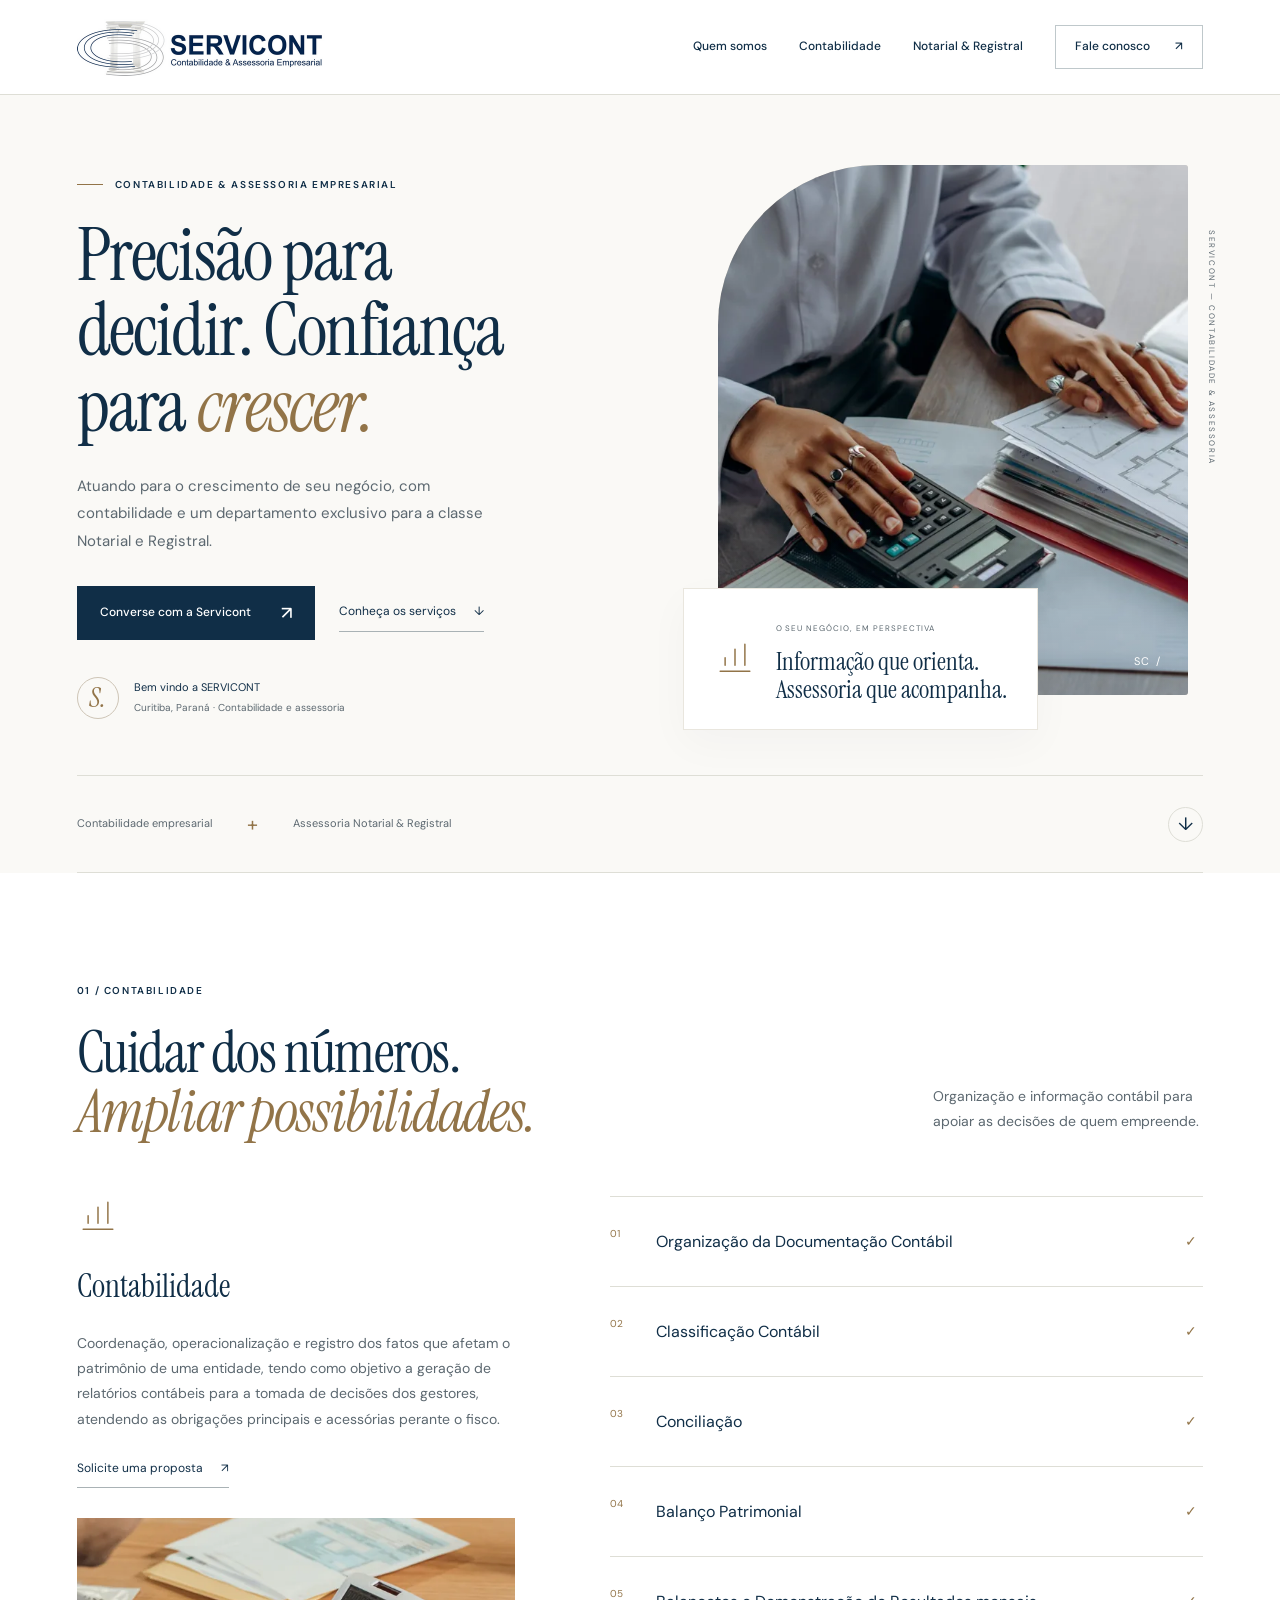
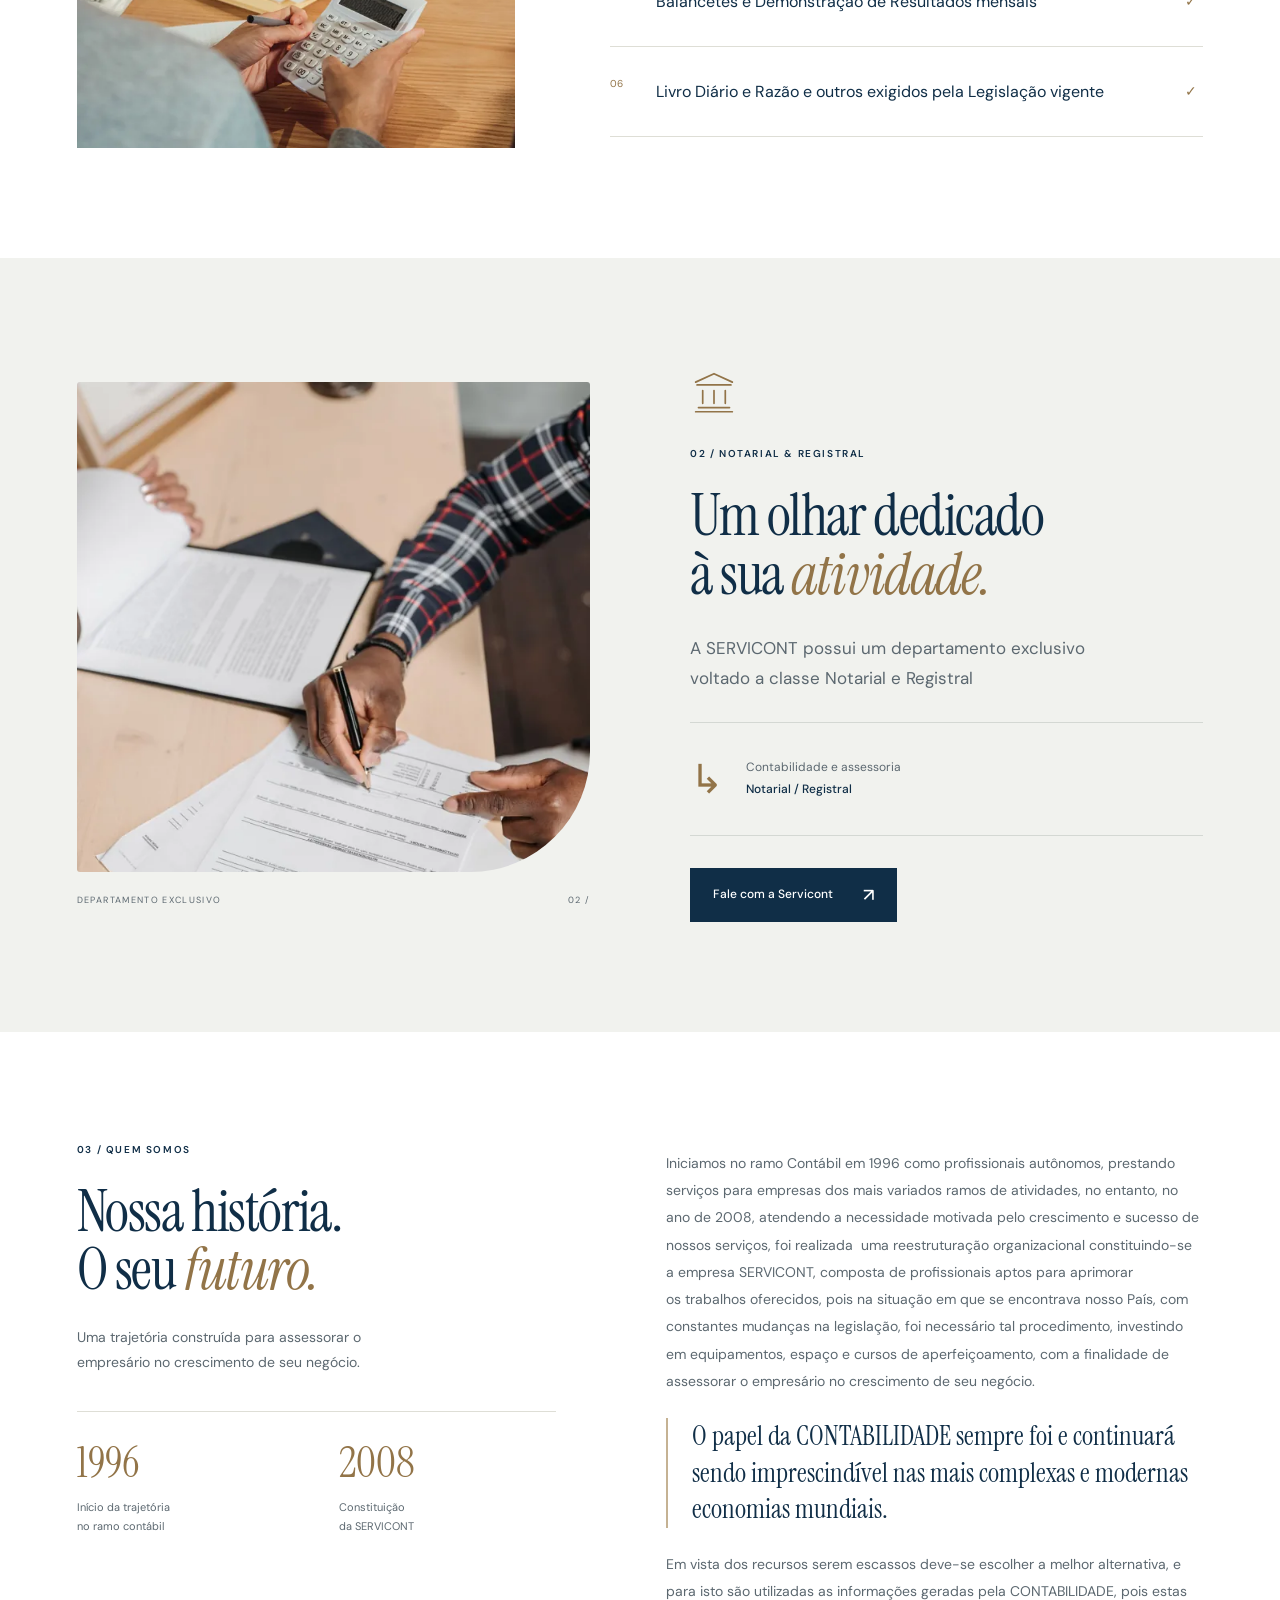
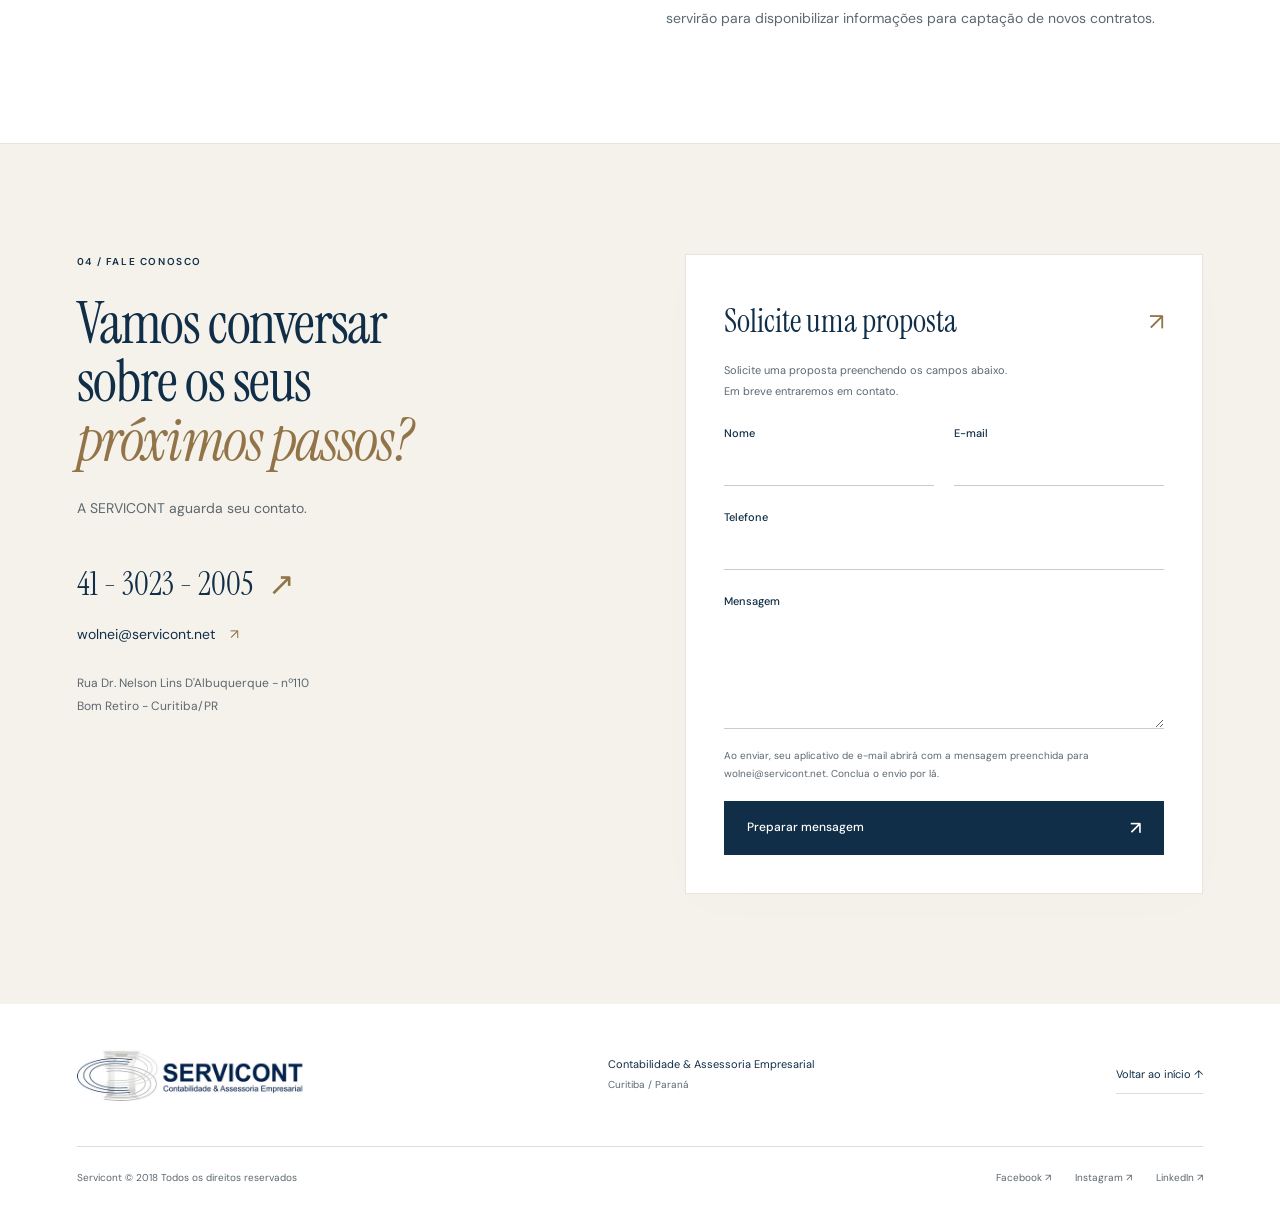
==== commit 14c564d0: "Atualiza fotografias contábeis e notariais com imagens responsivas" ====
--- a/index.html
+++ b/index.html
@@ -38,7 +38,7 @@
         <div class="hero-signature"><span class="signature-mark" aria-hidden="true">S.</span><p>Bem vindo a SERVICONT<br><span>Curitiba, Paraná · Contabilidade e assessoria</span></p></div>
       </div>
       <div class="hero-visual">
-        <div class="image-frame"><img src="assets/hero.jpg" alt="Análise de relatórios e planejamento de negócios" width="1800" height="1198" fetchpriority="high"><span class="image-corner" aria-hidden="true">SC /</span></div>
+        <div class="image-frame"><img src="assets/assessoria-contabil-1200.webp" srcset="assets/assessoria-contabil-640.webp 640w, assets/assessoria-contabil-1200.webp 1200w" sizes="(max-width: 640px) 88vw, (max-width: 1100px) 42vw, 550px" alt="Análise de documentos e cálculos contábeis em uma mesa de trabalho" width="1200" height="1800" decoding="async" fetchpriority="high"><span class="image-corner" aria-hidden="true">SC /</span></div>
         <div class="image-note"><span class="note-icon"><svg viewBox="0 0 34 34" fill="none" stroke="currentColor" stroke-width="1.2" stroke-linecap="round" stroke-linejoin="round" aria-hidden="true"><path d="M5 27h24M9 22v-6m8 6V9m8 13V5"/></svg></span><div><span class="small-label">O SEU NEGÓCIO, EM PERSPECTIVA</span><p>Informação que orienta.<br>Assessoria que acompanha.</p></div></div>
         <span class="vertical-caption" aria-hidden="true">SERVICONT — CONTABILIDADE & ASSESSORIA</span>
       </div>
@@ -50,7 +50,7 @@
     <div class="container">
       <div class="section-heading"><div><p class="eyebrow">01 / CONTABILIDADE</p><h2 id="services-title">Cuidar dos números.<br><em>Ampliar possibilidades.</em></h2></div><p class="heading-aside">Organização e informação contábil para apoiar as decisões de quem empreende.</p></div>
       <div class="service-layout">
-        <div class="service-overview"><span class="outline-icon"><svg viewBox="0 0 34 34" fill="none" stroke="currentColor" stroke-width="1.2" stroke-linecap="round" stroke-linejoin="round" aria-hidden="true"><path d="M5 27h24M9 22v-6m8 6V9m8 13V5"/></svg></span><h3>Contabilidade</h3><p>Coordenação, operacionalização e registro dos fatos que afetam o patrimônio de uma entidade, tendo como objetivo a geração de relatórios contábeis para a tomada de decisões dos gestores, atendendo as obrigações principais e acessórias perante o fisco.</p><a class="text-link" href="#contato">Solicite uma proposta <span aria-hidden="true">↗</span></a><img src="assets/accounting.jpg" alt="Informações contábeis e análise de negócios" width="1800" height="1200" loading="lazy"></div>
+        <div class="service-overview"><span class="outline-icon"><svg viewBox="0 0 34 34" fill="none" stroke="currentColor" stroke-width="1.2" stroke-linecap="round" stroke-linejoin="round" aria-hidden="true"><path d="M5 27h24M9 22v-6m8 6V9m8 13V5"/></svg></span><h3>Contabilidade</h3><p>Coordenação, operacionalização e registro dos fatos que afetam o patrimônio de uma entidade, tendo como objetivo a geração de relatórios contábeis para a tomada de decisões dos gestores, atendendo as obrigações principais e acessórias perante o fisco.</p><a class="text-link" href="#contato">Solicite uma proposta <span aria-hidden="true">↗</span></a><img src="assets/servicos-contabeis-1200.webp" srcset="assets/servicos-contabeis-640.webp 640w, assets/servicos-contabeis-1200.webp 1200w" sizes="(max-width: 640px) 88vw, 450px" alt="Cálculo financeiro com calculadora e relatórios sobre a mesa" width="1200" height="900" decoding="async" loading="lazy"></div>
         <ol class="service-list"><li><span class="service-number">01</span><h3>Organização da Documentação Contábil</h3><span class="service-check" aria-hidden="true">✓</span></li>
 <li><span class="service-number">02</span><h3>Classificação Contábil</h3><span class="service-check" aria-hidden="true">✓</span></li>
 <li><span class="service-number">03</span><h3>Conciliação</h3><span class="service-check" aria-hidden="true">✓</span></li>
@@ -64,7 +64,7 @@
 
   <section class="section notarial-section" id="notarial" aria-labelledby="notarial-title">
     <div class="container notarial-grid">
-      <figure class="notarial-visual"><img src="assets/notarial.jpg" alt="Reunião de trabalho com livros e documentos" width="1800" height="1200" loading="lazy"><figcaption><span>DEPARTAMENTO EXCLUSIVO</span><span aria-hidden="true">02 /</span></figcaption></figure>
+      <figure class="notarial-visual"><img src="assets/documentos-notariais-1200.webp" srcset="assets/documentos-notariais-640.webp 640w, assets/documentos-notariais-1200.webp 1200w" sizes="(max-width: 640px) 88vw, 560px" alt="Assinatura e conferência de documentos em uma mesa de atendimento" width="1200" height="1797" decoding="async" loading="lazy"><figcaption><span>DEPARTAMENTO EXCLUSIVO</span><span aria-hidden="true">02 /</span></figcaption></figure>
       <div class="notarial-copy"><span class="outline-icon"><svg viewBox="0 0 34 34" fill="none" stroke="currentColor" stroke-width="1.2" stroke-linecap="round" stroke-linejoin="round" aria-hidden="true"><path d="m4 10 13-6 13 6M5 12h24M6 28h22M4 31h26M9 16v9m8-9v9m8-9v9"/></svg></span><p class="eyebrow">02 / NOTARIAL & REGISTRAL</p><h2 id="notarial-title">Um olhar dedicado<br>à sua <em>atividade.</em></h2><p class="notarial-text">A SERVICONT possui um departamento exclusivo voltado a classe Notarial e Registral​</p><div class="notarial-detail"><span aria-hidden="true">↳</span><p>Contabilidade e assessoria<br><strong>Notarial / Registral</strong></p></div><a class="button" href="#contato">Fale com a Servicont <span aria-hidden="true">↗</span></a></div>
     </div>
   </section>
--- a/styles.css
+++ b/styles.css
@@ -54,7 +54,7 @@
 .hero-signature p span { color: var(--muted); font-size: 10px; }
 .hero-visual { position: relative; padding: 0 15px 45px 0; margin-left: 15px; }
 .image-frame { position: relative; height: 530px; border-radius: 160px 3px 3px 3px; overflow: hidden; background: #e6dfd0; }
-.image-frame img { width: 100%; height: 100%; object-fit: cover; object-position: 52% center; }
+.image-frame img { width: 100%; height: 100%; object-fit: cover; object-position: 50% 78%; }
 .image-frame::after { content: ''; position: absolute; inset: 0; background: linear-gradient(0deg,#102e4730,transparent 40%); pointer-events: none; }
 .image-corner { position: absolute; bottom: 23px; right: 27px; color: white; font-size: 11px; letter-spacing: .15em; z-index: 1; }
 .image-note { display: flex; align-items: center; gap: 20px; position: absolute; bottom: 10px; left: -35px; background: white; padding: 24px 30px; border: 1px solid #e9e6de; box-shadow: 0 14px 40px #102e4708; }
@@ -73,7 +73,7 @@
 .outline-icon { display: block; width: 42px; height: 42px; color: var(--gold); margin-bottom: 20px; }
 .service-overview h3 { font-family: var(--serif); font-size: 32px; margin-bottom: 15px; }
 .service-overview p { font-size: 14px; color: var(--muted); margin-bottom: 18px; }
-.service-overview img { margin-top: 30px; width: 100%; height: 190px; object-fit: cover; object-position: center; }
+.service-overview img { margin-top: 30px; width: 100%; height: 230px; object-fit: cover; object-position: 55% 58%; }
 .service-list { list-style: none; margin: 0; padding: 0; border-top: 1px solid var(--line); }
 .service-list li { display: grid; grid-template-columns: 26px 1fr 18px; gap: 20px; align-items: center; min-height: 90px; padding: 23px 0; border-bottom: 1px solid var(--line); }
 .service-number { color: var(--gold); font-size: 10px; align-self: start; padding-top: 5px; }
@@ -81,7 +81,7 @@
 .service-check { color: var(--gold); font-size: 14px; }
 .notarial-section { background: #f1f2ee; position: relative; }
 .notarial-grid { display: grid; grid-template-columns: 1fr 1fr; gap: 100px; align-items: center; }
-.notarial-visual img { width: 100%; height: 490px; object-fit: cover; object-position: 52%; border-radius: 3px 3px 120px 3px; }
+.notarial-visual img { width: 100%; height: 490px; object-fit: cover; object-position: 50% 74%; border-radius: 3px 3px 120px 3px; }
 .notarial-visual figcaption { display: flex; justify-content: space-between; font-size: 9px; letter-spacing: .15em; margin-top: 20px; color: var(--muted); }
 .notarial-copy .outline-icon { margin-bottom: 30px; width: 48px; height: 48px; }
 .notarial-text { color: var(--muted); font-size: 17px; margin-top: 28px; max-width: 395px; }
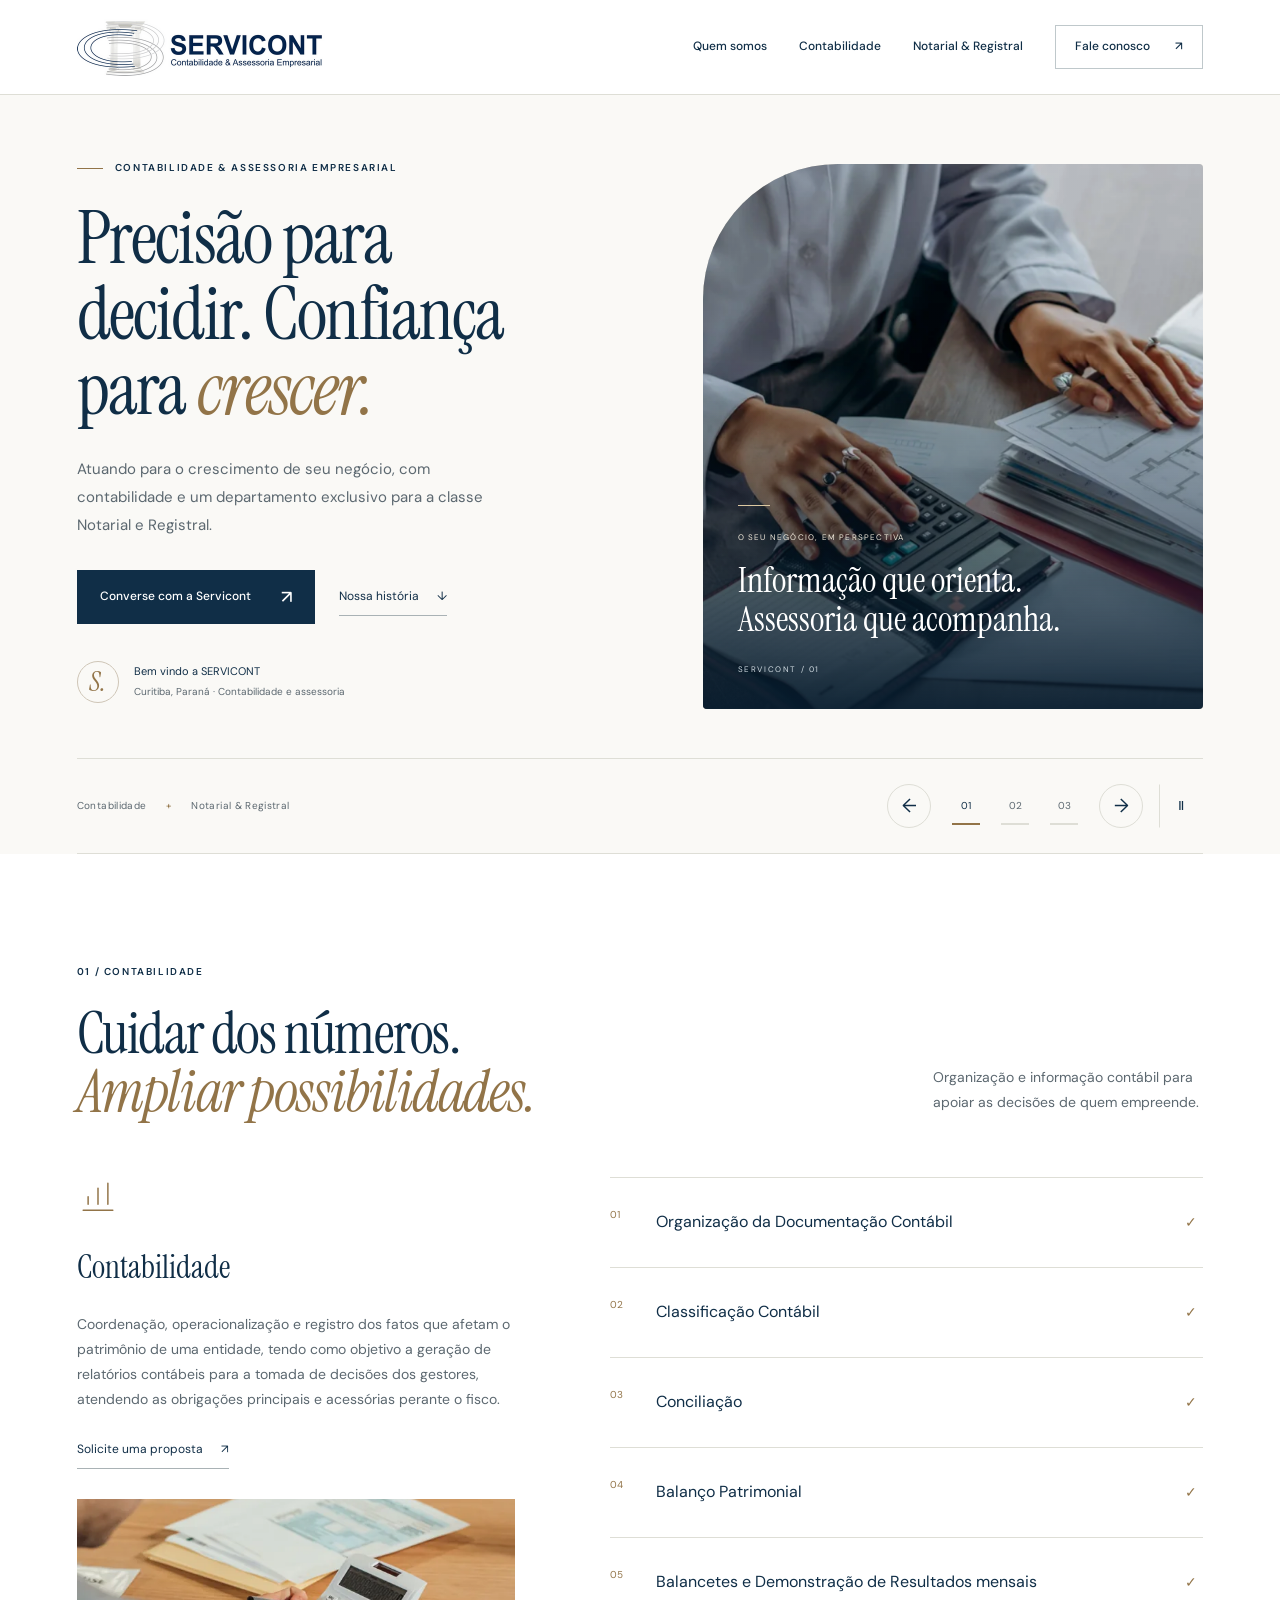
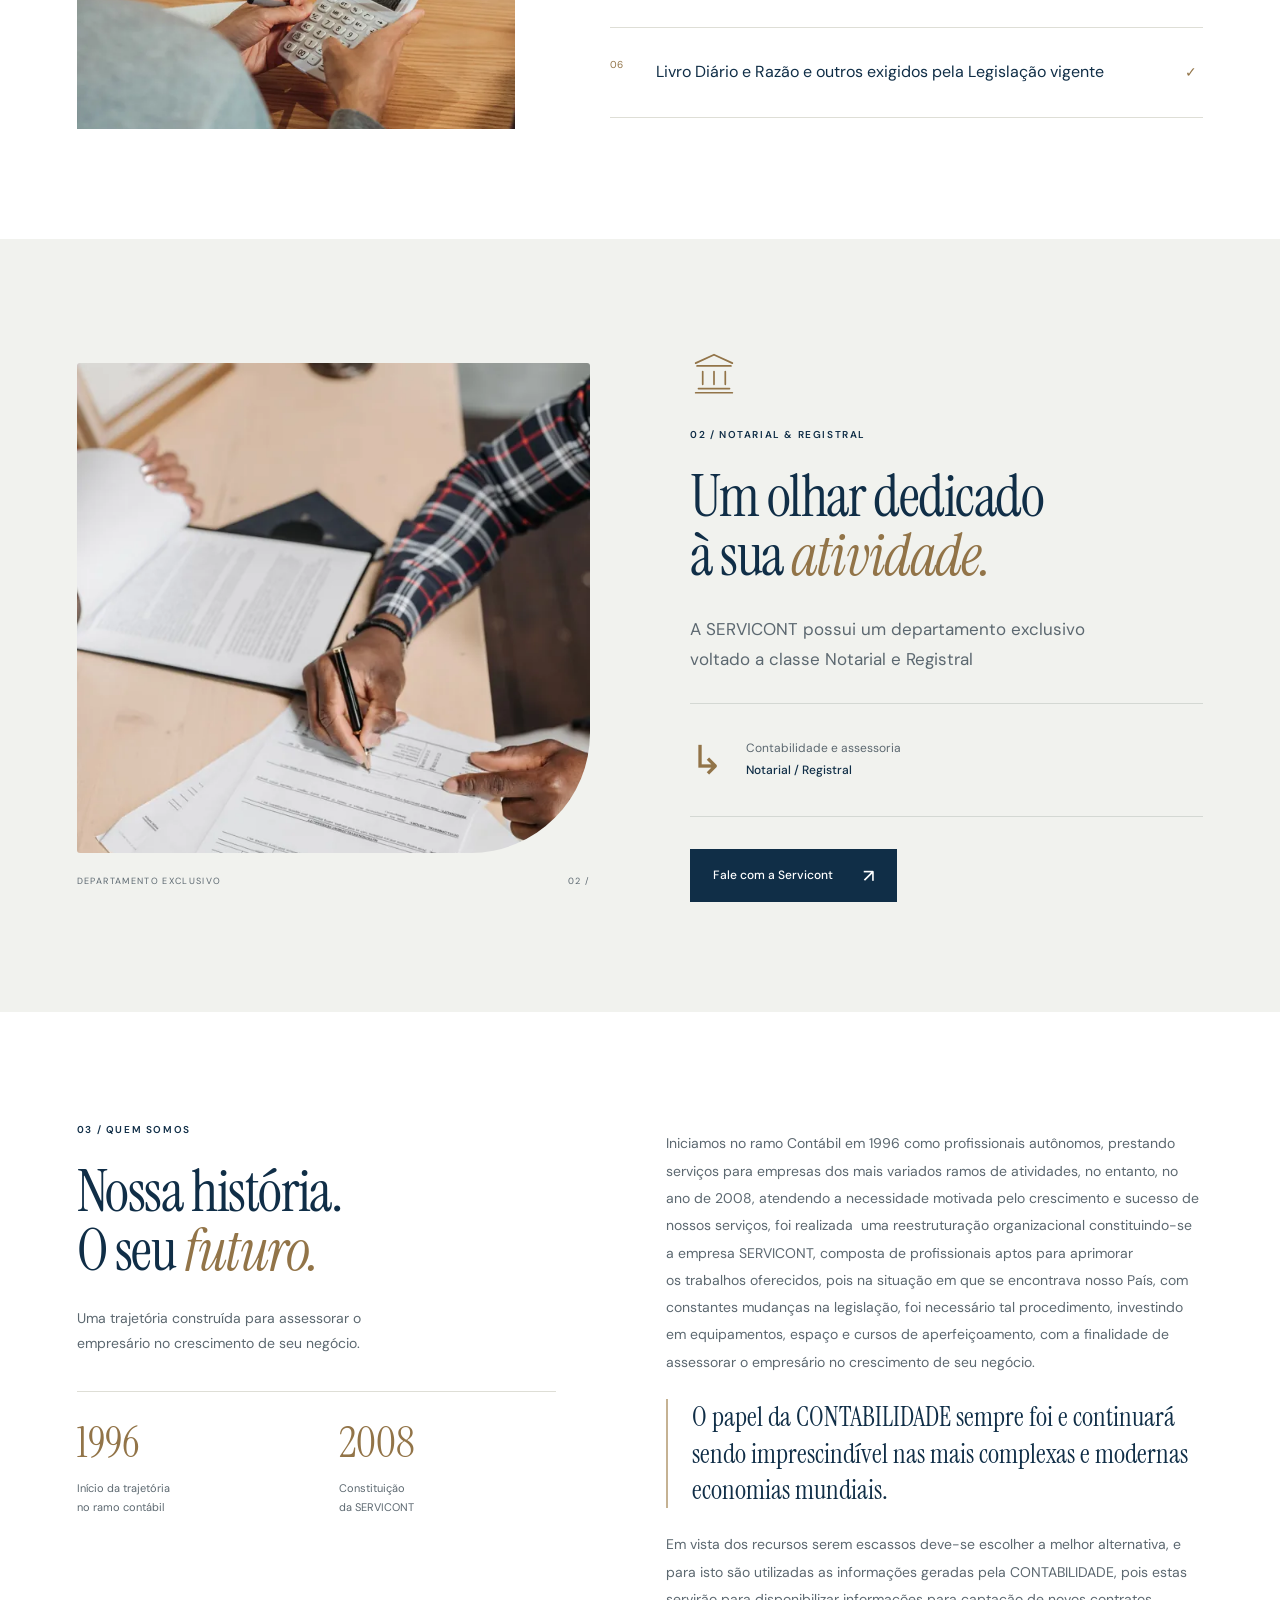
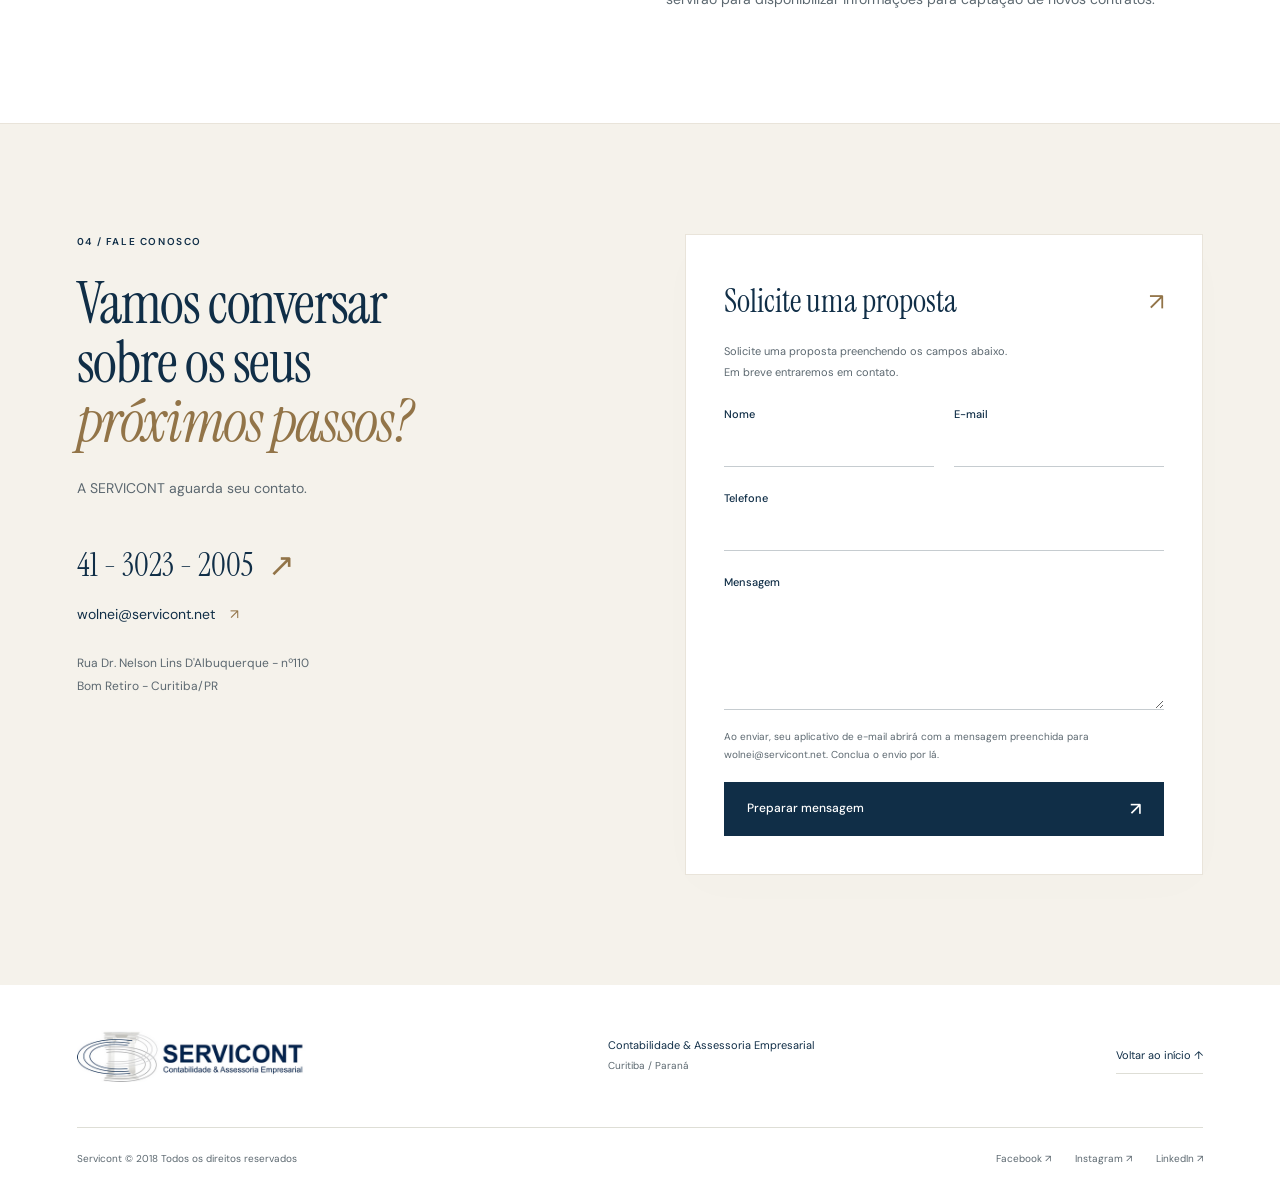
==== commit 14bdaebf: "Adiciona slides editoriais e animações elegantes ao site" ====
--- a/index.html
+++ b/index.html
@@ -26,24 +26,65 @@
       <a class="nav-contact" href="#contato">Fale conosco <span aria-hidden="true">↗</span></a>
     </nav>
   </div>
+  <div class="reading-progress" aria-hidden="true"></div>
 </header>
 <main id="conteudo">
-  <section class="hero" id="inicio" aria-labelledby="hero-title">
-    <div class="container hero-grid">
-      <div class="hero-copy">
-        <p class="eyebrow"><span class="eyebrow-line"></span> CONTABILIDADE & ASSESSORIA EMPRESARIAL</p>
-        <h1 id="hero-title">Precisão para<br>decidir. Confiança<br>para <em>crescer.</em></h1>
-        <p class="hero-description">Atuando para o crescimento de seu negócio, com contabilidade e um departamento exclusivo para a classe Notarial e Registral.</p>
-        <div class="hero-actions"><a class="button" href="#contato">Converse com a Servicont <span aria-hidden="true">↗</span></a><a class="text-link" href="#servicos">Conheça os serviços <span aria-hidden="true">↓</span></a></div>
-        <div class="hero-signature"><span class="signature-mark" aria-hidden="true">S.</span><p>Bem vindo a SERVICONT<br><span>Curitiba, Paraná · Contabilidade e assessoria</span></p></div>
+  <section class="hero hero-carousel" id="inicio" aria-label="Destaques da Servicont" aria-roledescription="carrossel">
+    <div class="container slide-stage">
+      <article class="hero-slide is-active" id="destaque-1" role="group" aria-roledescription="slide" aria-label="1 de 3: CONTABILIDADE & ASSESSORIA EMPRESARIAL">
+        <div class="hero-copy">
+          <p class="eyebrow"><span class="eyebrow-line"></span> CONTABILIDADE & ASSESSORIA EMPRESARIAL</p>
+          <h1 id="hero-title" class="slide-title">Precisão para<br>decidir. Confiança<br>para <em>crescer.</em></h1>
+          <p class="hero-description">Atuando para o crescimento de seu negócio, com contabilidade e um departamento exclusivo para a classe Notarial e Registral.</p>
+          <div class="hero-actions"><a class="button" href="#contato">Converse com a Servicont <span aria-hidden="true">↗</span></a><a class="text-link" href="#quem-somos">Nossa história <span aria-hidden="true">↓</span></a></div>
+          <div class="hero-signature"><span class="signature-mark" aria-hidden="true">S.</span><p>Bem vindo a SERVICONT<br><span>Curitiba, Paraná · Contabilidade e assessoria</span></p></div>
+        </div>
+        <figure class="hero-visual slide-visual photo-1">
+          <div class="image-frame"><img src="assets/assessoria-contabil-1200.webp" srcset="assets/assessoria-contabil-640.webp 640w, assets/assessoria-contabil-1200.webp 1200w" sizes="(max-width: 640px) 88vw, (max-width: 1100px) 42vw, 550px" alt="Análise de documentos e cálculos contábeis em uma mesa de trabalho" width="1200" height="1800" decoding="async" fetchpriority="high"></div>
+          <figcaption class="slide-caption"><span class="caption-rule" aria-hidden="true"></span><span class="small-label">O SEU NEGÓCIO, EM PERSPECTIVA</span><p>Informação que orienta.<br>Assessoria que acompanha.</p><span class="caption-brand" aria-hidden="true">SERVICONT / 01</span></figcaption>
+        </figure>
+      </article>
+      <article class="hero-slide" id="destaque-2" role="group" aria-roledescription="slide" aria-label="2 de 3: CONTABILIDADE PARA O SEU NEGÓCIO" hidden>
+        <div class="hero-copy">
+          <p class="eyebrow"><span class="eyebrow-line"></span> CONTABILIDADE PARA O SEU NEGÓCIO</p>
+          <h2 class="slide-title">Cuidar dos números.<br>Ampliar as suas<br><em>possibilidades.</em></h2>
+          <p class="hero-description">Organização, registros e relatórios contábeis para apoiar as decisões de quem empreende.</p>
+          <div class="hero-actions"><a class="button" href="#servicos">Conheça nossos serviços <span aria-hidden="true">↗</span></a><a class="text-link" href="#quem-somos">Nossa história <span aria-hidden="true">↓</span></a></div>
+          <div class="hero-signature"><span class="signature-mark" aria-hidden="true">S.</span><p>Bem vindo a SERVICONT<br><span>Curitiba, Paraná · Contabilidade e assessoria</span></p></div>
+        </div>
+        <figure class="hero-visual slide-visual photo-2">
+          <div class="image-frame"><img src="assets/servicos-contabeis-1200.webp" srcset="assets/servicos-contabeis-640.webp 640w, assets/servicos-contabeis-1200.webp 1200w" sizes="(max-width: 640px) 88vw, (max-width: 1100px) 42vw, 550px" alt="Cálculo financeiro com calculadora e relatórios sobre a mesa" width="1200" height="900" decoding="async" loading="lazy"></div>
+          <figcaption class="slide-caption"><span class="caption-rule" aria-hidden="true"></span><span class="small-label">CADA DETALHE FAZ DIFERENÇA</span><p>Clareza nos números.<br>Visão para o futuro.</p><span class="caption-brand" aria-hidden="true">SERVICONT / 02</span></figcaption>
+        </figure>
+      </article>
+      <article class="hero-slide" id="destaque-3" role="group" aria-roledescription="slide" aria-label="3 de 3: DEPARTAMENTO NOTARIAL & REGISTRAL" hidden>
+        <div class="hero-copy">
+          <p class="eyebrow"><span class="eyebrow-line"></span> DEPARTAMENTO NOTARIAL & REGISTRAL</p>
+          <h2 class="slide-title">A sua atividade.<br>Um olhar<br><em>exclusivo.</em></h2>
+          <p class="hero-description">A SERVICONT possui um departamento exclusivo voltado a classe Notarial e Registral.</p>
+          <div class="hero-actions"><a class="button" href="#notarial">Conheça o departamento <span aria-hidden="true">↗</span></a><a class="text-link" href="#quem-somos">Nossa história <span aria-hidden="true">↓</span></a></div>
+          <div class="hero-signature"><span class="signature-mark" aria-hidden="true">S.</span><p>Bem vindo a SERVICONT<br><span>Curitiba, Paraná · Contabilidade e assessoria</span></p></div>
+        </div>
+        <figure class="hero-visual slide-visual photo-3">
+          <div class="image-frame"><img src="assets/documentos-notariais-1200.webp" srcset="assets/documentos-notariais-640.webp 640w, assets/documentos-notariais-1200.webp 1200w" sizes="(max-width: 640px) 88vw, (max-width: 1100px) 42vw, 550px" alt="Assinatura e conferência de documentos em uma mesa de atendimento" width="1200" height="1797" decoding="async" loading="lazy"></div>
+          <figcaption class="slide-caption"><span class="caption-rule" aria-hidden="true"></span><span class="small-label">NOTARIAL / REGISTRAL</span><p>Dedicação à sua atividade.<br>Proximidade em cada etapa.</p><span class="caption-brand" aria-hidden="true">SERVICONT / 03</span></figcaption>
+        </figure>
+      </article>
+    </div>
+    <div class="container carousel-footer">
+      <p class="carousel-topic">Contabilidade <span aria-hidden="true">+</span> Notarial & Registral</p>
+      <div class="carousel-controls" role="group" aria-label="Controles dos destaques" hidden>
+        <button type="button" class="slide-arrow" data-direction="-1" aria-label="Slide anterior">←</button>
+        <div class="slide-dots" role="group" aria-label="Selecionar destaque">
+          <button type="button" class="slide-dot" aria-label="Mostrar slide 1: Contabilidade e assessoria" aria-current="true" aria-controls="destaque-1"><span>01</span></button>
+          <button type="button" class="slide-dot" aria-label="Mostrar slide 2: Serviços contábeis" aria-controls="destaque-2"><span>02</span></button>
+          <button type="button" class="slide-dot" aria-label="Mostrar slide 3: Notarial e Registral" aria-controls="destaque-3"><span>03</span></button>
+        </div>
+        <button type="button" class="slide-arrow" data-direction="1" aria-label="Próximo slide">→</button>
+        <button type="button" class="rotation-toggle" aria-label="Pausar slides automáticos"><span aria-hidden="true">Ⅱ</span></button>
       </div>
-      <div class="hero-visual">
-        <div class="image-frame"><img src="assets/assessoria-contabil-1200.webp" srcset="assets/assessoria-contabil-640.webp 640w, assets/assessoria-contabil-1200.webp 1200w" sizes="(max-width: 640px) 88vw, (max-width: 1100px) 42vw, 550px" alt="Análise de documentos e cálculos contábeis em uma mesa de trabalho" width="1200" height="1800" decoding="async" fetchpriority="high"><span class="image-corner" aria-hidden="true">SC /</span></div>
-        <div class="image-note"><span class="note-icon"><svg viewBox="0 0 34 34" fill="none" stroke="currentColor" stroke-width="1.2" stroke-linecap="round" stroke-linejoin="round" aria-hidden="true"><path d="M5 27h24M9 22v-6m8 6V9m8 13V5"/></svg></span><div><span class="small-label">O SEU NEGÓCIO, EM PERSPECTIVA</span><p>Informação que orienta.<br>Assessoria que acompanha.</p></div></div>
-        <span class="vertical-caption" aria-hidden="true">SERVICONT — CONTABILIDADE & ASSESSORIA</span>
-      </div>
+      <span class="slide-status sr-only" role="status" aria-live="polite" aria-atomic="true"></span>
     </div>
-    <div class="container hero-bottom"><span>Contabilidade empresarial</span><span class="tiny-cross" aria-hidden="true">+</span><span>Assessoria Notarial & Registral</span><a href="#servicos" aria-label="Explorar serviços"><span aria-hidden="true">↓</span></a></div>
   </section>
 
   <section class="section services" id="servicos" aria-labelledby="services-title">
--- a/styles.css
+++ b/styles.css
@@ -232,3 +232,80 @@
   .socials { gap: 25px; }
 }
 @media (prefers-reduced-motion: reduce) { html { scroll-behavior: auto; } *,*::before,*::after { transition: none !important; animation: none !important; } }
+
+/* Destaques editoriais: texto acessível sobre as fotografias. */
+[hidden] { display: none !important; }
+.sr-only { position: absolute; width: 1px; height: 1px; overflow: hidden; clip-path: inset(50%); white-space: nowrap; }
+.hero-carousel { padding-top: 55px; overflow: clip; }
+.slide-stage { position: relative; }
+.hero-slide { display: grid; grid-template-columns: 1.12fr 1fr; gap: 65px; align-items: center; min-height: 570px; }
+.slide-title { font-size: clamp(60px, 5.8vw, 88px); }
+.slide-visual { margin: 0; padding: 0; position: relative; }
+.slide-visual .image-frame { height: 545px; border-radius: 135px 4px 4px 4px; }
+.slide-visual .image-frame::after { background: linear-gradient(0deg, #071c2eed 0%, #071c2e9c 21%, #071c2e10 64%); }
+.slide-visual.photo-2 img { object-position: 60% center; }
+.slide-visual.photo-3 img { object-position: 50% 74%; }
+.slide-caption { position: absolute; inset: auto 35px 32px; color: white; pointer-events: none; }
+.caption-rule { display: block; width: 32px; height: 1px; background: #dcc8a2; margin-bottom: 16px; }
+.slide-caption .small-label { color: #eee7d9; font-size: 8px; letter-spacing: .15em; }
+.slide-caption p { font-family: var(--serif); font-size: clamp(28px, 2.7vw, 38px); line-height: 1.12; margin-top: 13px; }
+.caption-brand { display: block; font-size: 8px; letter-spacing: .2em; color: #d2dce2; margin-top: 23px; }
+.carousel-footer { display: flex; align-items: center; justify-content: space-between; gap: 25px; margin-top: 35px; padding: 25px 0; border-block: 1px solid var(--line); }
+.carousel-topic { font-size: 10px; color: var(--muted); letter-spacing: .035em; }
+.carousel-topic>span { color: var(--gold); margin-inline: 16px; }
+.carousel-controls { display: flex; align-items: center; gap: 13px; }
+.carousel-controls button { color: var(--navy); cursor: pointer; background: transparent; border: 1px solid transparent; padding: 0; min-width: 44px; min-height: 44px; transition: border-color .2s, background .2s, color .2s; }
+.carousel-controls .slide-arrow { border-color: var(--line); border-radius: 50%; font-size: 19px; }
+.carousel-controls button:hover { border-color: var(--gold); color: var(--gold); }
+.slide-dots { display: flex; gap: 5px; }
+.carousel-controls .slide-dot { position: relative; font-size: 10px; color: var(--muted); }
+.slide-dot::after { content: ''; position: absolute; inset: auto 7px 2px; height: 2px; background: var(--line); }
+.slide-dot[aria-current="true"]::after { background: var(--gold); }
+.carousel-controls .slide-dot[aria-current="true"] { color: var(--navy); }
+.carousel-controls .rotation-toggle { border-left: 1px solid var(--line); margin-left: 3px; font-size: 13px; }
+.reading-progress { position: absolute; bottom: -1px; left: 0; height: 2px; width: 100%; background: var(--gold); transform: scaleX(0); transform-origin: left; pointer-events: none; }
+.site-header { transition: box-shadow .3s; }
+.site-header.is-scrolled { box-shadow: 0 5px 25px #102e4709; }
+.service-list li { transition: padding .3s, background .3s; }
+.service-list li:hover { padding-inline: 12px; background: #faf9f6; }
+.notarial-visual { overflow: hidden; }
+.notarial-visual img, .service-overview img { transition: filter .5s; }
+.notarial-visual:hover img, .service-overview img:hover { filter: saturate(1.1); }
+@media (prefers-reduced-motion: no-preference) {
+  .hero-carousel.is-enhanced .is-active .hero-copy>* { animation: copy-arrive .75s both; }
+  .hero-carousel.is-enhanced .is-active .hero-copy>:nth-child(2) { animation-delay: .08s; }
+  .hero-carousel.is-enhanced .is-active .hero-copy>:nth-child(3) { animation-delay: .16s; }
+  .hero-carousel.is-enhanced .is-active .hero-copy>:nth-child(4) { animation-delay: .24s; }
+  .hero-carousel.is-enhanced .is-active .hero-copy>:nth-child(5) { animation-delay: .3s; }
+  .hero-carousel.is-enhanced .is-active .slide-visual { animation: photo-arrive .8s both; }
+  .hero-carousel.is-enhanced .is-active .slide-visual img { animation: photo-drift 8s ease-out both; }
+  .hero-carousel.is-enhanced .is-active .slide-caption { animation: copy-arrive .8s .2s both; }
+  .will-reveal { opacity: 0; transform: translateY(24px); transition: opacity .75s ease, transform .75s cubic-bezier(.2,.65,.3,1); transition-delay: var(--reveal-delay,0ms); }
+  .will-reveal.is-visible { opacity: 1; transform: none; }
+  @keyframes copy-arrive { from { opacity: 0; transform: translateY(18px); } to { opacity: 1; transform: none; } }
+  @keyframes photo-arrive { from { opacity: 0; transform: translateX(15px); } to { opacity: 1; transform: none; } }
+  @keyframes photo-drift { from { transform: scale(1.055); } to { transform: scale(1); } }
+}
+@media (min-width: 1600px) { .hero-carousel { padding-top: 75px; } .hero-slide { gap: 90px; min-height: 600px; } .slide-visual .image-frame { height: 585px; } }
+@media (max-width: 1100px) { .hero-slide { gap: 35px; min-height: 550px; } .slide-title { font-size: 65px; } .slide-visual .image-frame { height: 520px; } .slide-caption { inset-inline: 27px; } }
+@media (max-width: 850px) { .hero-carousel { padding-top: 40px; } .hero-slide { grid-template-columns: 1fr 1fr; gap: 25px; min-height: 550px; } .slide-title { font-size: clamp(47px,7.5vw,62px); } .slide-visual .image-frame { height: 490px; border-top-left-radius: 90px; } .slide-caption { inset-inline: 23px; bottom: 27px; } .slide-caption p { font-size: 29px; } .slide-caption .small-label { font-size: 7px; } .carousel-controls { gap: 5px; } }
+@media (max-width: 640px) {
+  .hero-carousel { padding-top: 35px; }
+  .hero-slide { grid-template-columns: 1fr; gap: 30px; min-height: 0; }
+  .slide-title { font-size: clamp(51px,11vw,68px); }
+  .hero-carousel.is-enhanced .hero-copy { min-height: 435px; }
+  .slide-visual .image-frame { height: 355px; border-top-left-radius: 80px; }
+  .slide-visual.photo-1 img { object-position: 50% 72%; }
+  .slide-caption { inset-inline: 27px; bottom: 25px; }
+  .slide-caption p { font-size: 30px; }
+  .caption-brand { margin-top: 17px; }
+  .carousel-footer { flex-direction: column; align-items: stretch; gap: 12px; margin-top: 25px; padding-block: 20px; }
+  .carousel-topic { text-align: center; font-size: 10px; }
+  .carousel-controls { justify-content: center; gap: 10px; }
+}
+@media (max-width: 360px) { .hero-carousel.is-enhanced .hero-copy { min-height: 495px; } .carousel-topic { font-size: 9px; } .slide-title { font-size: 48px; } }
+@media (prefers-reduced-motion: reduce) { .will-reveal { opacity: 1; transform: none; } }
+/* Reserva o espaço dos textos para a troca de destaque não deslocar a página. */
+.hero-carousel .hero-description { min-height: 84px; }
+@media (max-width: 850px) and (min-width: 641px) { .hero-carousel .hero-description { min-height: 100px; } }
+@media (max-width: 640px) { .hero-carousel .hero-description { min-height: 78px; } }
